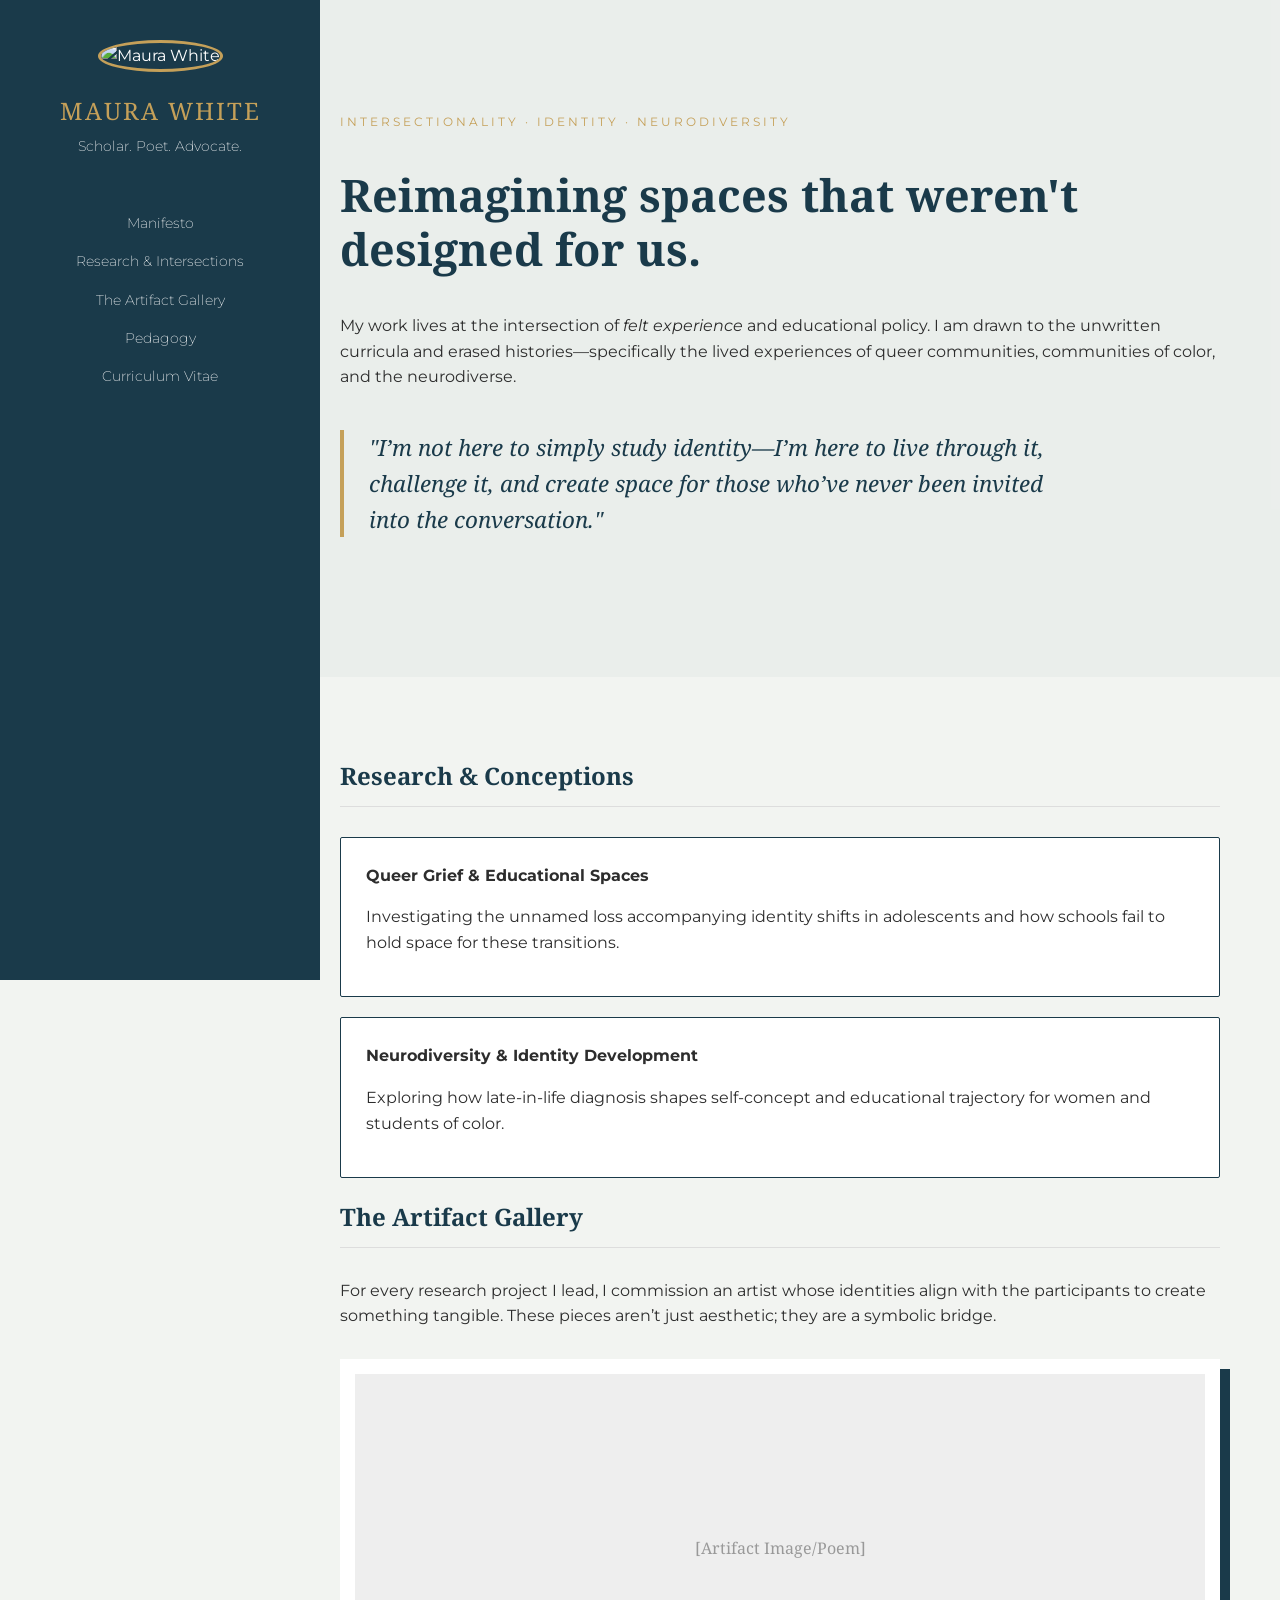
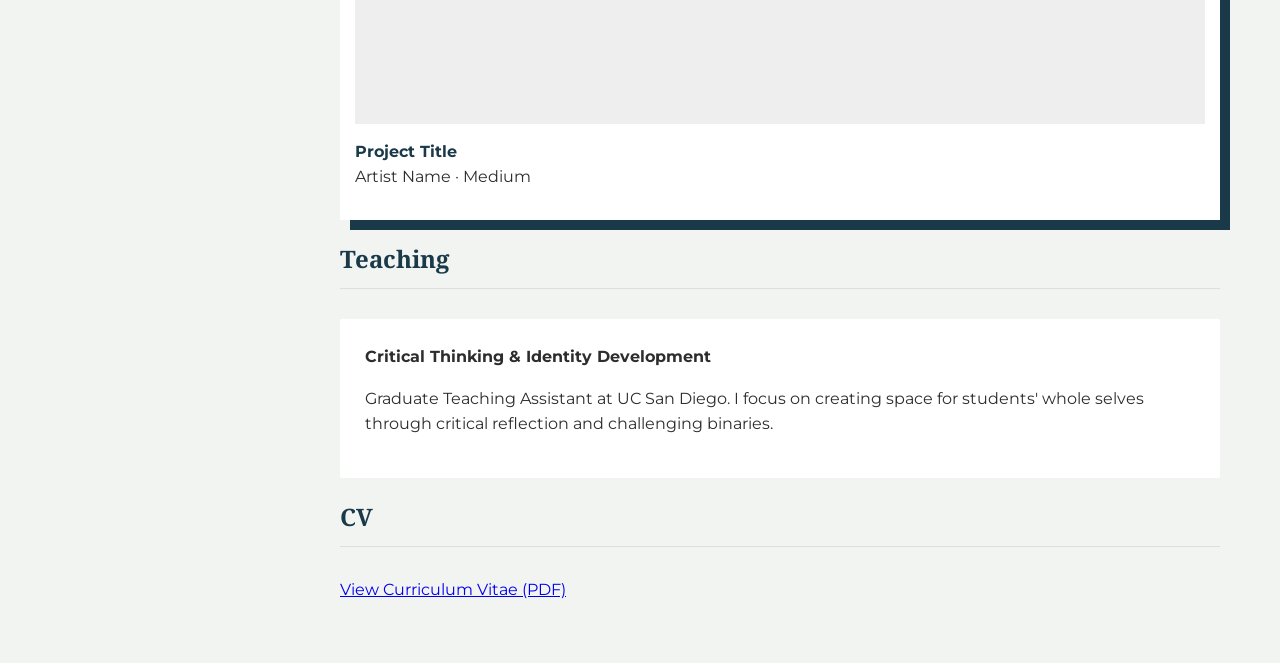
==== index.html @ 76f91984 "Add files via upload" ====
<!doctype html>
<html lang="en">
<head>
  <meta charset="utf-8" />
  <meta name="viewport" content="width=device-width, initial-scale=1" />
  <title>Maura White | Identity & Intersectionality</title>

  <link rel="preconnect" href="https://fonts.googleapis.com">
  <link rel="preconnect" href="https://fonts.gstatic.com" crossorigin>
  <link href="https://fonts.googleapis.com/css2?family=Montserrat:wght@200;400;700&family=Noto+Serif:ital,wght@0,400;0,700;1,400&display=swap" rel="stylesheet">
  
  <link rel="stylesheet" href="styles.css" />
</head>

<body>
  <div class="layout">
    <aside class="sidebar">
      <div class="profile">
        <div class="avatar-container">
            <img src="Headshot.JPEG" alt="Maura White" />
        </div>
        <div class="name">MAURA WHITE</div>
        <p class="tagline">Scholar. Poet. Advocate.</p>
      </div>

      <nav>
        <ul class="navlist">
          <li><a href="#manifesto">Manifesto</a></li>
          <li><a href="#research">Research & Intersections</a></li>
          <li><a href="#gallery">The Artifact Gallery</a></li>
          <li><a href="#teaching">Pedagogy</a></li>
          <li><a href="#cv">Curriculum Vitae</a></li>
        </ul>
      </nav>
    </aside>

    <main>
      <section id="manifesto" class="hero">
        <div class="hero-inner">
          <p class="eyebrow">Intersectionality · Identity · Neurodiversity</p>
          <h1>Reimagining spaces that weren't designed for us.</h1>
          <p class="hero-text">
            My work lives at the intersection of <em>felt experience</em> and educational policy. I am drawn to the unwritten curricula and erased histories—specifically the lived experiences of queer communities, communities of color, and the neurodiverse. 
          </p>
          <blockquote class="poetic-quote">
            "I’m not here to simply study identity—I’m here to live through it, challenge it, and create space for those who’ve never been invited into the conversation."
          </blockquote>
        </div>
      </section>

      <div class="content">
        <section id="research" class="section">
          <h2 class="section-title">Research & Conceptions</h2>
          <div class="research-grid">
            <div class="card funky-border">
              <strong>Queer Grief & Educational Spaces</strong>
              <p>Investigating the unnamed loss accompanying identity shifts in adolescents and how schools fail to hold space for these transitions.</p>
            </div>
            <div class="card funky-border">
              <strong>Neurodiversity & Identity Development</strong>
              <p>Exploring how late-in-life diagnosis shapes self-concept and educational trajectory for women and students of color.</p>
            </div>
          </div>
        </section>

        <section id="gallery" class="section">
          <h2 class="section-title">The Artifact Gallery</h2>
          <p class="section-intro">For every research project I lead, I commission an artist whose identities align with the participants to create something tangible. These pieces aren’t just aesthetic; they are a symbolic bridge.</p>
          <div class="artifact-container">
            <div class="artifact-card">
               <div class="artifact-img-placeholder"> [Artifact Image/Poem] </div>
               <div class="artifact-meta">
                 <strong>Project Title</strong>
                 <span>Artist Name · Medium</span>
               </div>
            </div>
          </div>
        </section>

        <section id="teaching" class="section">
          <h2 class="section-title">Teaching</h2>
          <div class="card">
            <strong>Critical Thinking & Identity Development</strong>
            <p>Graduate Teaching Assistant at UC San Diego. I focus on creating space for students' whole selves through critical reflection and challenging binaries.</p>
          </div>
        </section>

        <section id="cv" class="section">
          <h2 class="section-title">CV</h2>
          <div class="cv-links">
            <a href="MauraWhite-CV03_23_2026.pdf" target="_blank">View Curriculum Vitae (PDF)</a>
          </div>
        </section>
      </div>
    </main>
  </div>
</body>
</html>
---- styles.css ----
:root {
  --sage-bg: #f2f4f1; 
  --academic-blue: #1a3a4a; 
  --chic-gold: #c5a059; 
  --text-main: #2d2d2d;
  --white: #ffffff;
  
  --title-font: 'Noto Serif', serif;
  --body-font: 'Montserrat', sans-serif;
}

body {
  background: var(--sage-bg);
  color: var(--text-main);
  font-family: var(--body-font);
  margin: 0;
  line-height: 1.6;
}

.layout {
  display: flex;
}

.sidebar {
  background: var(--academic-blue);
  color: var(--white);
  padding: 40px 20px;
  position: fixed;
  width: 280px;
  height: 100vh;
  display: flex;
  flex-direction: column;
  align-items: center;
  text-align: center;
}

.avatar-container img {
  width: 150px;
  height: 150px;
  border-radius: 50%;
  border: 3px solid var(--chic-gold);
  margin-bottom: 20px;
  object-fit: cover;
}

.name {
  font-family: var(--title-font);
  letter-spacing: 2px;
  font-size: 1.5rem;
  color: var(--chic-gold);
  text-transform: uppercase;
}

.tagline {
  font-weight: 200;
  font-size: 0.9rem;
  margin-top: 5px;
}

.navlist {
  list-style: none;
  padding: 0;
  margin-top: 40px;
}

.navlist a {
  color: var(--white);
  text-decoration: none;
  font-weight: 200;
  display: block;
  margin: 15px 0;
  transition: 0.3s;
  font-size: 0.9rem;
}

.navlist a:hover {
  color: var(--chic-gold);
  transform: translateX(5px);
}

main {
  margin-left: 280px;
  width: 100%;
}

.hero {
  padding: 100px 60px;
  background: rgba(26, 58, 74, 0.03);
}

.eyebrow {
  text-transform: uppercase;
  letter-spacing: 3px;
  font-size: 0.75rem;
  color: var(--chic-gold);
  margin-bottom: 10px;
}

h1 {
  font-family: var(--title-font);
  font-size: 2.8rem;
  color: var(--academic-blue);
  max-width: 800px;
  line-height: 1.2;
}

.poetic-quote {
  font-family: var(--title-font);
  font-style: italic;
  font-size: 1.4rem;
  border-left: 4px solid var(--chic-gold);
  padding-left: 25px;
  margin: 40px 0;
  color: var(--academic-blue);
  max-width: 700px;
}

.content {
  padding: 60px;
  max-width: 900px;
}

.section-title {
  font-family: var(--title-font);
  color: var(--academic-blue);
  border-bottom: 1px solid #ddd;
  padding-bottom: 10px;
  margin-bottom: 30px;
}

.card {
  background: var(--white);
  padding: 25px;
  margin-bottom: 20px;
  border-radius: 2px;
}

.funky-border {
  border: 1px solid var(--academic-blue);
  transition: all 0.3s ease;
}

.funky-border:hover {
  background: var(--academic-blue);
  color: var(--white);
  transform: translateY(-5px);
}

.artifact-card {
  background: var(--white);
  padding: 15px;
  box-shadow: 10px 10px 0px var(--academic-blue);
  margin-top: 30px;
}

.artifact-img-placeholder {
  background: #eee;
  height: 350px;
  display: flex;
  align-items: center;
  justify-content: center;
  font-family: var(--title-font);
  color: #999;
}

.artifact-meta {
  padding: 15px 0;
}

.artifact-meta strong { display: block; color: var(--academic-blue); }

@media (max-width: 860px) {
  .layout { flex-direction: column; }
  .sidebar { position: relative; width: 100%; height: auto; padding: 40px 0; }
  main { margin-left: 0; }
  .hero, .content { padding: 40px 20px; }
}
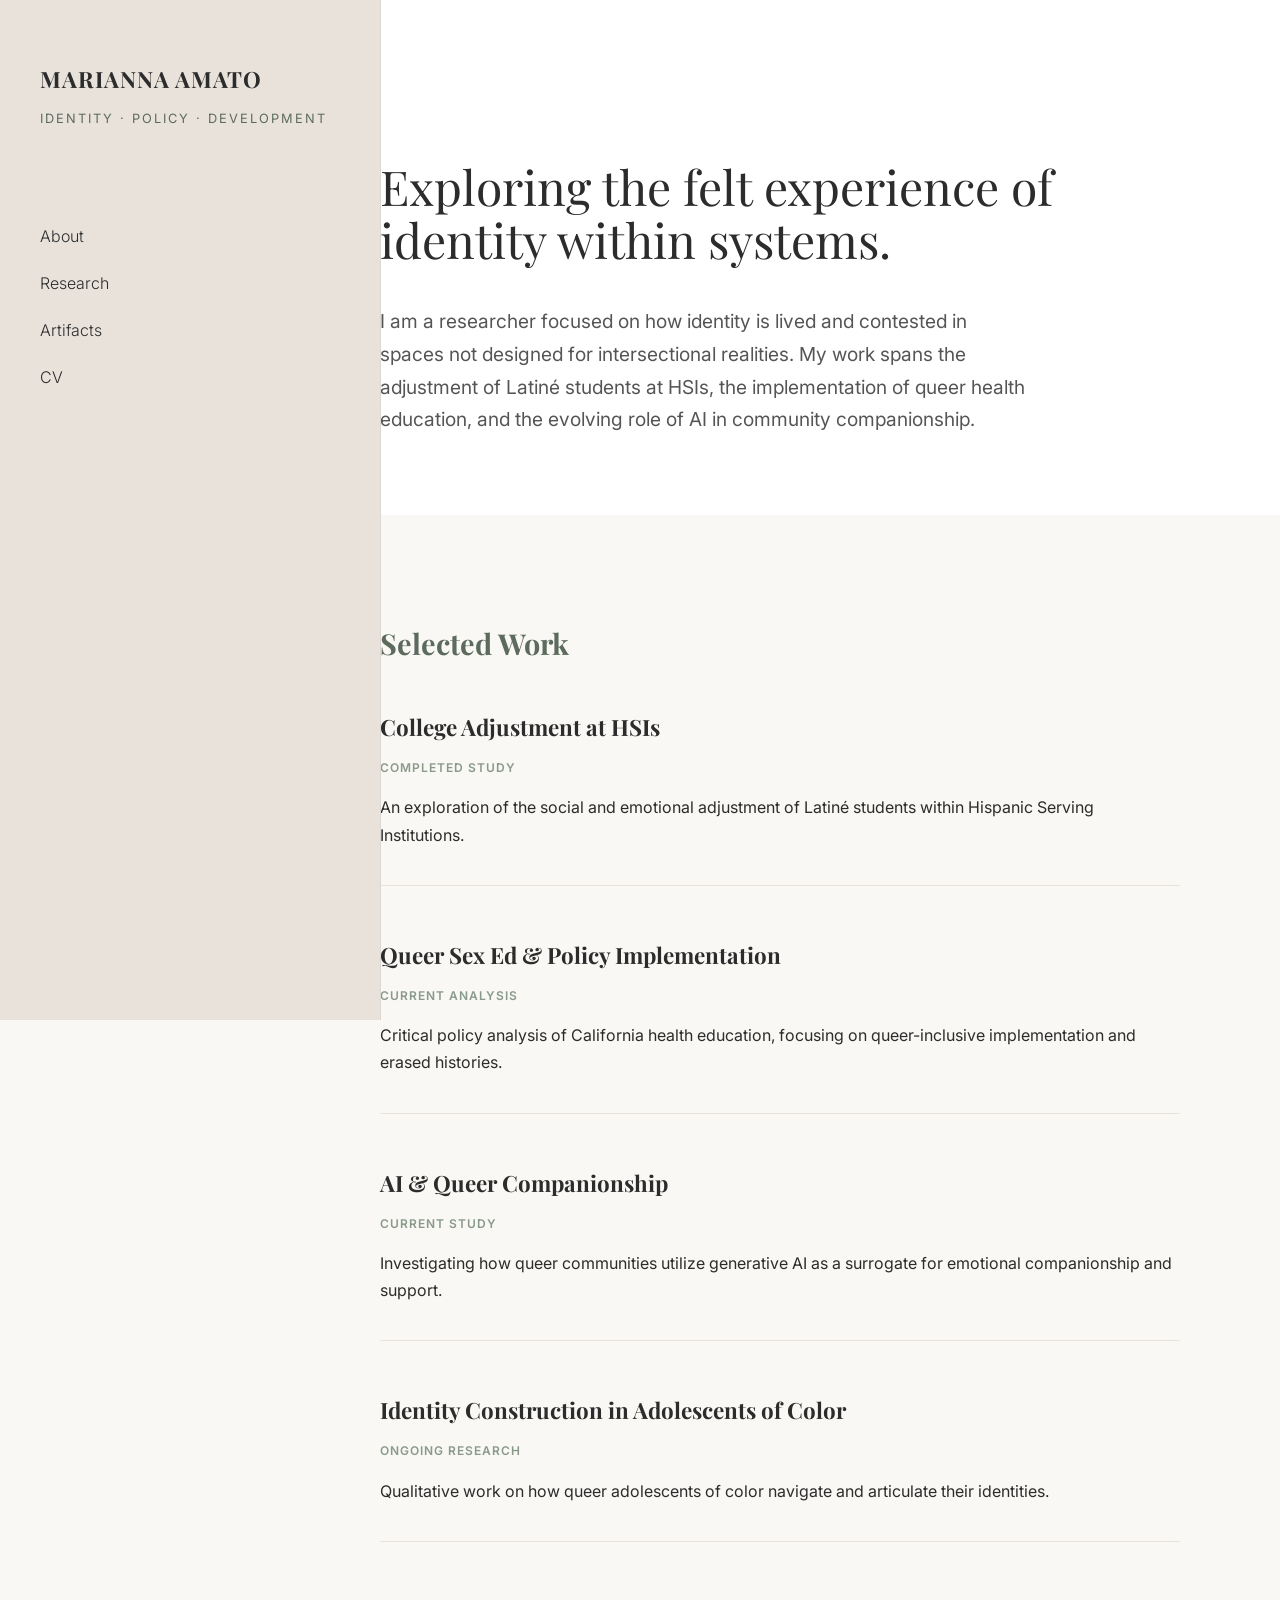
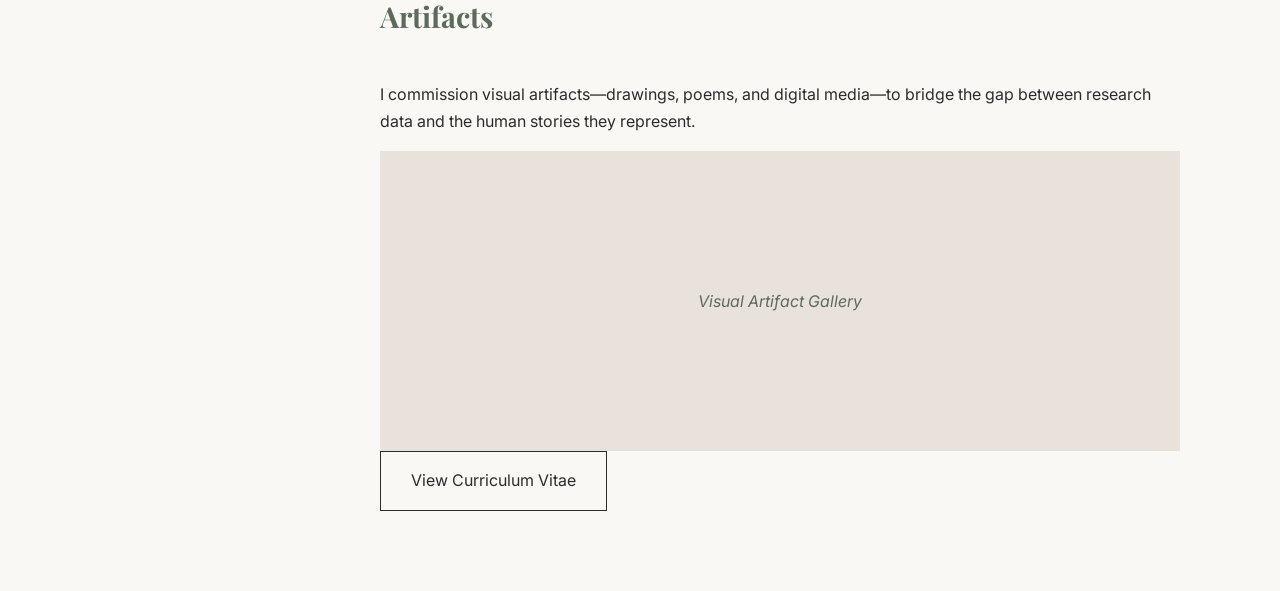
==== commit 2cb84fd8: "Add files via upload" ====
--- a/index.html
+++ b/index.html
@@ -3,12 +3,11 @@
 <head>
   <meta charset="utf-8" />
   <meta name="viewport" content="width=device-width, initial-scale=1" />
-  <title>Maura White | Identity & Intersectionality</title>
+  <title>Marianna Amato | Research & Praxis</title>
 
   <link rel="preconnect" href="https://fonts.googleapis.com">
   <link rel="preconnect" href="https://fonts.gstatic.com" crossorigin>
-  <link href="https://fonts.googleapis.com/css2?family=Montserrat:wght@200;400;700&family=Noto+Serif:ital,wght@0,400;0,700;1,400&display=swap" rel="stylesheet">
-  
+  <link href="https://fonts.googleapis.com/css2?family=Inter:wght@300;400;600&family=Playfair+Display:ital,wght@0,400;0,700;1,400&display=swap" rel="stylesheet">
   <link rel="stylesheet" href="styles.css" />
 </head>
 
@@ -16,80 +15,67 @@
   <div class="layout">
     <aside class="sidebar">
       <div class="profile">
-        <div class="avatar-container">
-            <img src="Headshot.JPEG" alt="Maura White" />
-        </div>
-        <div class="name">MAURA WHITE</div>
-        <p class="tagline">Scholar. Poet. Advocate.</p>
+        <div class="name">MARIANNA AMATO</div>
+        <p class="tagline">Identity · Policy · Development</p>
       </div>
 
       <nav>
         <ul class="navlist">
-          <li><a href="#manifesto">Manifesto</a></li>
-          <li><a href="#research">Research & Intersections</a></li>
-          <li><a href="#gallery">The Artifact Gallery</a></li>
-          <li><a href="#teaching">Pedagogy</a></li>
-          <li><a href="#cv">Curriculum Vitae</a></li>
+          <li><a href="#about">About</a></li>
+          <li><a href="#research">Research</a></li>
+          <li><a href="#artifacts">Artifacts</a></li>
+          <li><a href="#cv">CV</a></li>
         </ul>
       </nav>
     </aside>
 
     <main>
-      <section id="manifesto" class="hero">
-        <div class="hero-inner">
-          <p class="eyebrow">Intersectionality · Identity · Neurodiversity</p>
-          <h1>Reimagining spaces that weren't designed for us.</h1>
-          <p class="hero-text">
-            My work lives at the intersection of <em>felt experience</em> and educational policy. I am drawn to the unwritten curricula and erased histories—specifically the lived experiences of queer communities, communities of color, and the neurodiverse. 
-          </p>
-          <blockquote class="poetic-quote">
-            "I’m not here to simply study identity—I’m here to live through it, challenge it, and create space for those who’ve never been invited into the conversation."
-          </blockquote>
-        </div>
+      <section id="about" class="hero">
+        <h1>Exploring the felt experience of identity within systems.</h1>
+        <p class="bio-text">
+          I am a researcher focused on how identity is lived and contested in spaces not designed for intersectional realities. My work spans the adjustment of Latiné students at HSIs, the implementation of queer health education, and the evolving role of AI in community companionship.
+        </p>
       </section>
 
       <div class="content">
         <section id="research" class="section">
-          <h2 class="section-title">Research & Conceptions</h2>
-          <div class="research-grid">
-            <div class="card funky-border">
-              <strong>Queer Grief & Educational Spaces</strong>
-              <p>Investigating the unnamed loss accompanying identity shifts in adolescents and how schools fail to hold space for these transitions.</p>
-            </div>
-            <div class="card funky-border">
-              <strong>Neurodiversity & Identity Development</strong>
-              <p>Exploring how late-in-life diagnosis shapes self-concept and educational trajectory for women and students of color.</p>
-            </div>
+          <h2 class="section-title">Selected Work</h2>
+          
+          <div class="project">
+            <h3>College Adjustment at HSIs</h3>
+            <p class="project-meta">Completed Study</p>
+            <p>An exploration of the social and emotional adjustment of Latiné students within Hispanic Serving Institutions.</p>
+          </div>
+
+          <div class="project">
+            <h3>Queer Sex Ed & Policy Implementation</h3>
+            <p class="project-meta">Current Analysis</p>
+            <p>Critical policy analysis of California health education, focusing on queer-inclusive implementation and erased histories.</p>
+          </div>
+
+          <div class="project">
+            <h3>AI & Queer Companionship</h3>
+            <p class="project-meta">Current Study</p>
+            <p>Investigating how queer communities utilize generative AI as a surrogate for emotional companionship and support.</p>
+          </div>
+
+          <div class="project">
+            <h3>Identity Construction in Adolescents of Color</h3>
+            <p class="project-meta">Ongoing Research</p>
+            <p>Qualitative work on how queer adolescents of color navigate and articulate their identities.</p>
           </div>
         </section>
 
-        <section id="gallery" class="section">
-          <h2 class="section-title">The Artifact Gallery</h2>
-          <p class="section-intro">For every research project I lead, I commission an artist whose identities align with the participants to create something tangible. These pieces aren’t just aesthetic; they are a symbolic bridge.</p>
-          <div class="artifact-container">
-            <div class="artifact-card">
-               <div class="artifact-img-placeholder"> [Artifact Image/Poem] </div>
-               <div class="artifact-meta">
-                 <strong>Project Title</strong>
-                 <span>Artist Name · Medium</span>
-               </div>
-            </div>
-          </div>
-        </section>
-
-        <section id="teaching" class="section">
-          <h2 class="section-title">Teaching</h2>
-          <div class="card">
-            <strong>Critical Thinking & Identity Development</strong>
-            <p>Graduate Teaching Assistant at UC San Diego. I focus on creating space for students' whole selves through critical reflection and challenging binaries.</p>
+        <section id="artifacts" class="section">
+          <h2 class="section-title">Artifacts</h2>
+          <p>I commission visual artifacts—drawings, poems, and digital media—to bridge the gap between research data and the human stories they represent.</p>
+          <div class="gallery-grid">
+            <div class="artifact-placeholder">Visual Artifact Gallery</div>
           </div>
         </section>
 
         <section id="cv" class="section">
-          <h2 class="section-title">CV</h2>
-          <div class="cv-links">
-            <a href="MauraWhite-CV03_23_2026.pdf" target="_blank">View Curriculum Vitae (PDF)</a>
-          </div>
+          <a href="Marianna_Amato_CV.pdf" class="cv-button">View Curriculum Vitae</a>
         </section>
       </div>
     </main>
--- a/styles.css
+++ b/styles.css
@@ -1,177 +1,142 @@
 :root {
-  --sage-bg: #f2f4f1; 
-  --academic-blue: #1a3a4a; 
-  --chic-gold: #c5a059; 
-  --text-main: #2d2d2d;
-  --white: #ffffff;
+  --sage: #8a9a8a;
+  --cream: #f9f8f5;
+  --sand: #e8e2db;
+  --deep-text: #2c2c2c;
+  --accent: #5d6b5d;
   
-  --title-font: 'Noto Serif', serif;
-  --body-font: 'Montserrat', sans-serif;
+  --serif: 'Playfair Display', serif;
+  --sans: 'Inter', sans-serif;
 }
 
 body {
-  background: var(--sage-bg);
-  color: var(--text-main);
-  font-family: var(--body-font);
+  background: var(--cream);
+  color: var(--deep-text);
+  font-family: var(--sans);
   margin: 0;
-  line-height: 1.6;
+  line-height: 1.7;
 }
 
-.layout {
-  display: flex;
-}
+.layout { display: flex; }
 
 .sidebar {
-  background: var(--academic-blue);
-  color: var(--white);
-  padding: 40px 20px;
+  width: 300px;
+  height: 100vh;
   position: fixed;
-  width: 280px;
-  height: 100vh;
+  background: var(--sand);
+  padding: 60px 40px;
   display: flex;
   flex-direction: column;
-  align-items: center;
-  text-align: center;
-}
-
-.avatar-container img {
-  width: 150px;
-  height: 150px;
-  border-radius: 50%;
-  border: 3px solid var(--chic-gold);
-  margin-bottom: 20px;
-  object-fit: cover;
+  border-right: 1px solid rgba(0,0,0,0.05);
 }
 
 .name {
-  font-family: var(--title-font);
-  letter-spacing: 2px;
-  font-size: 1.5rem;
-  color: var(--chic-gold);
-  text-transform: uppercase;
+  font-family: var(--serif);
+  font-size: 1.4rem;
+  font-weight: 700;
+  letter-spacing: 1px;
 }
 
 .tagline {
-  font-weight: 200;
-  font-size: 0.9rem;
-  margin-top: 5px;
+  font-size: 0.8rem;
+  text-transform: uppercase;
+  letter-spacing: 2px;
+  color: var(--accent);
+  margin-top: 10px;
 }
 
 .navlist {
   list-style: none;
   padding: 0;
-  margin-top: 40px;
+  margin-top: 80px;
 }
 
+.navlist li { margin: 20px 0; }
+
 .navlist a {
-  color: var(--white);
   text-decoration: none;
-  font-weight: 200;
-  display: block;
-  margin: 15px 0;
-  transition: 0.3s;
-  font-size: 0.9rem;
+  color: var(--deep-text);
+  font-weight: 300;
+  transition: color 0.3s;
 }
 
-.navlist a:hover {
-  color: var(--chic-gold);
-  transform: translateX(5px);
-}
+.navlist a:hover { color: var(--sage); }
 
-main {
-  margin-left: 280px;
-  width: 100%;
-}
+main { margin-left: 300px; width: 100%; }
 
 .hero {
-  padding: 100px 60px;
-  background: rgba(26, 58, 74, 0.03);
-}
-
-.eyebrow {
-  text-transform: uppercase;
-  letter-spacing: 3px;
-  font-size: 0.75rem;
-  color: var(--chic-gold);
-  margin-bottom: 10px;
+  padding: 120px 80px 60px 80px;
+  background: white;
 }
 
 h1 {
-  font-family: var(--title-font);
-  font-size: 2.8rem;
-  color: var(--academic-blue);
+  font-family: var(--serif);
+  font-size: 3rem;
+  line-height: 1.1;
   max-width: 800px;
-  line-height: 1.2;
+  font-weight: 400;
 }
 
-.poetic-quote {
-  font-family: var(--title-font);
-  font-style: italic;
-  font-size: 1.4rem;
-  border-left: 4px solid var(--chic-gold);
-  padding-left: 25px;
-  margin: 40px 0;
-  color: var(--academic-blue);
-  max-width: 700px;
+.bio-text {
+  font-size: 1.2rem;
+  max-width: 650px;
+  margin-top: 30px;
+  color: #555;
 }
 
-.content {
-  padding: 60px;
-  max-width: 900px;
+.content { padding: 80px; max-width: 800px; }
+
+.section-title {
+  font-family: var(--serif);
+  font-size: 1.8rem;
+  margin-bottom: 40px;
+  color: var(--accent);
 }
 
-.section-title {
-  font-family: var(--title-font);
-  color: var(--academic-blue);
-  border-bottom: 1px solid #ddd;
-  padding-bottom: 10px;
-  margin-bottom: 30px;
+.project {
+  margin-bottom: 50px;
+  padding-bottom: 20px;
+  border-bottom: 1px solid var(--sand);
 }
 
-.card {
-  background: var(--white);
-  padding: 25px;
-  margin-bottom: 20px;
-  border-radius: 2px;
+.project h3 { font-family: var(--serif); font-size: 1.4rem; margin-bottom: 5px; }
+
+.project-meta {
+  font-size: 0.75rem;
+  text-transform: uppercase;
+  letter-spacing: 1px;
+  color: var(--sage);
+  font-weight: 600;
+  margin-bottom: 15px;
 }
 
-.funky-border {
-  border: 1px solid var(--academic-blue);
-  transition: all 0.3s ease;
-}
-
-.funky-border:hover {
-  background: var(--academic-blue);
-  color: var(--white);
-  transform: translateY(-5px);
-}
-
-.artifact-card {
-  background: var(--white);
-  padding: 15px;
-  box-shadow: 10px 10px 0px var(--academic-blue);
-  margin-top: 30px;
-}
-
-.artifact-img-placeholder {
-  background: #eee;
-  height: 350px;
+.artifact-placeholder {
+  background: var(--sand);
+  height: 300px;
   display: flex;
   align-items: center;
   justify-content: center;
-  font-family: var(--title-font);
-  color: #999;
+  font-style: italic;
+  color: var(--accent);
 }
 
-.artifact-meta {
-  padding: 15px 0;
+.cv-button {
+  display: inline-block;
+  padding: 15px 30px;
+  border: 1px solid var(--deep-text);
+  text-decoration: none;
+  color: var(--deep-text);
+  transition: all 0.3s;
 }
 
-.artifact-meta strong { display: block; color: var(--academic-blue); }
+.cv-button:hover {
+  background: var(--deep-text);
+  color: white;
+}
 
-@media (max-width: 860px) {
+@media (max-width: 900px) {
   .layout { flex-direction: column; }
-  .sidebar { position: relative; width: 100%; height: auto; padding: 40px 0; }
+  .sidebar { position: relative; width: 100%; height: auto; }
   main { margin-left: 0; }
-  .hero, .content { padding: 40px 20px; }
+  h1 { font-size: 2.2rem; }
 }
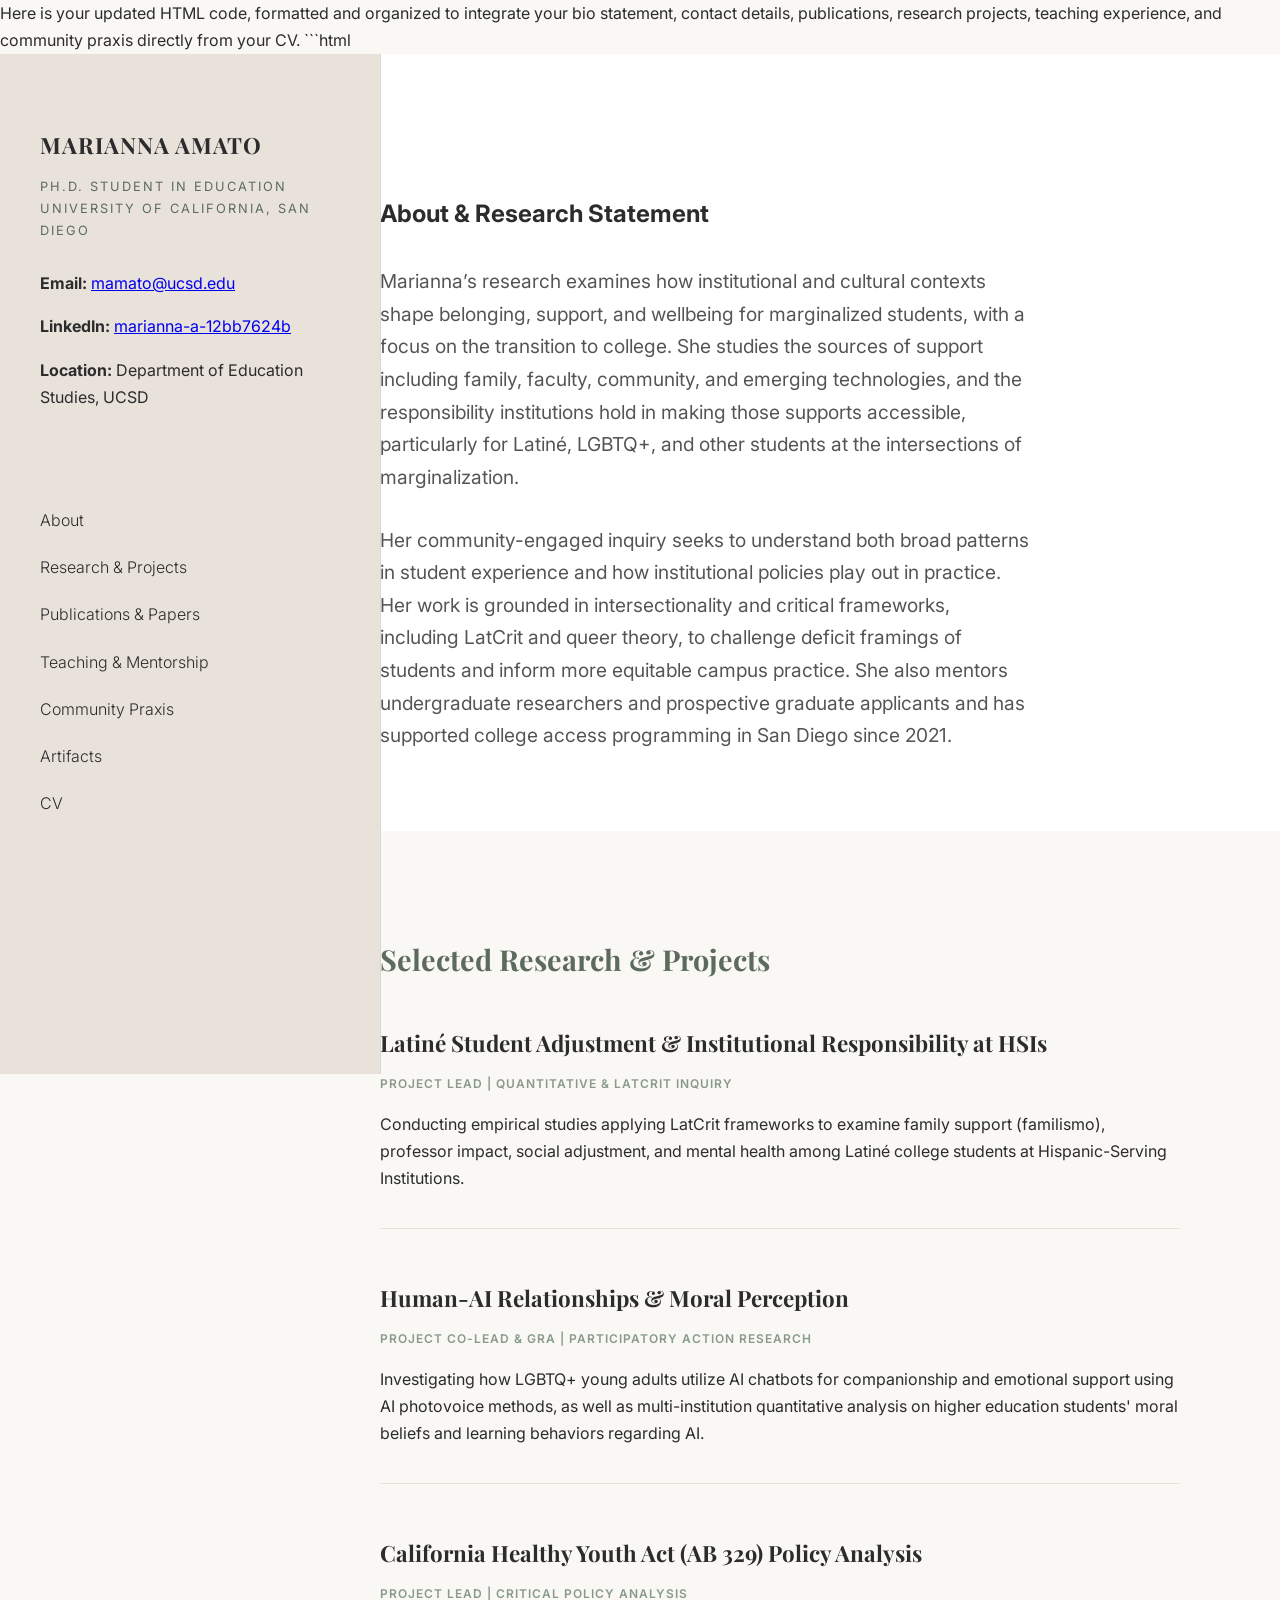
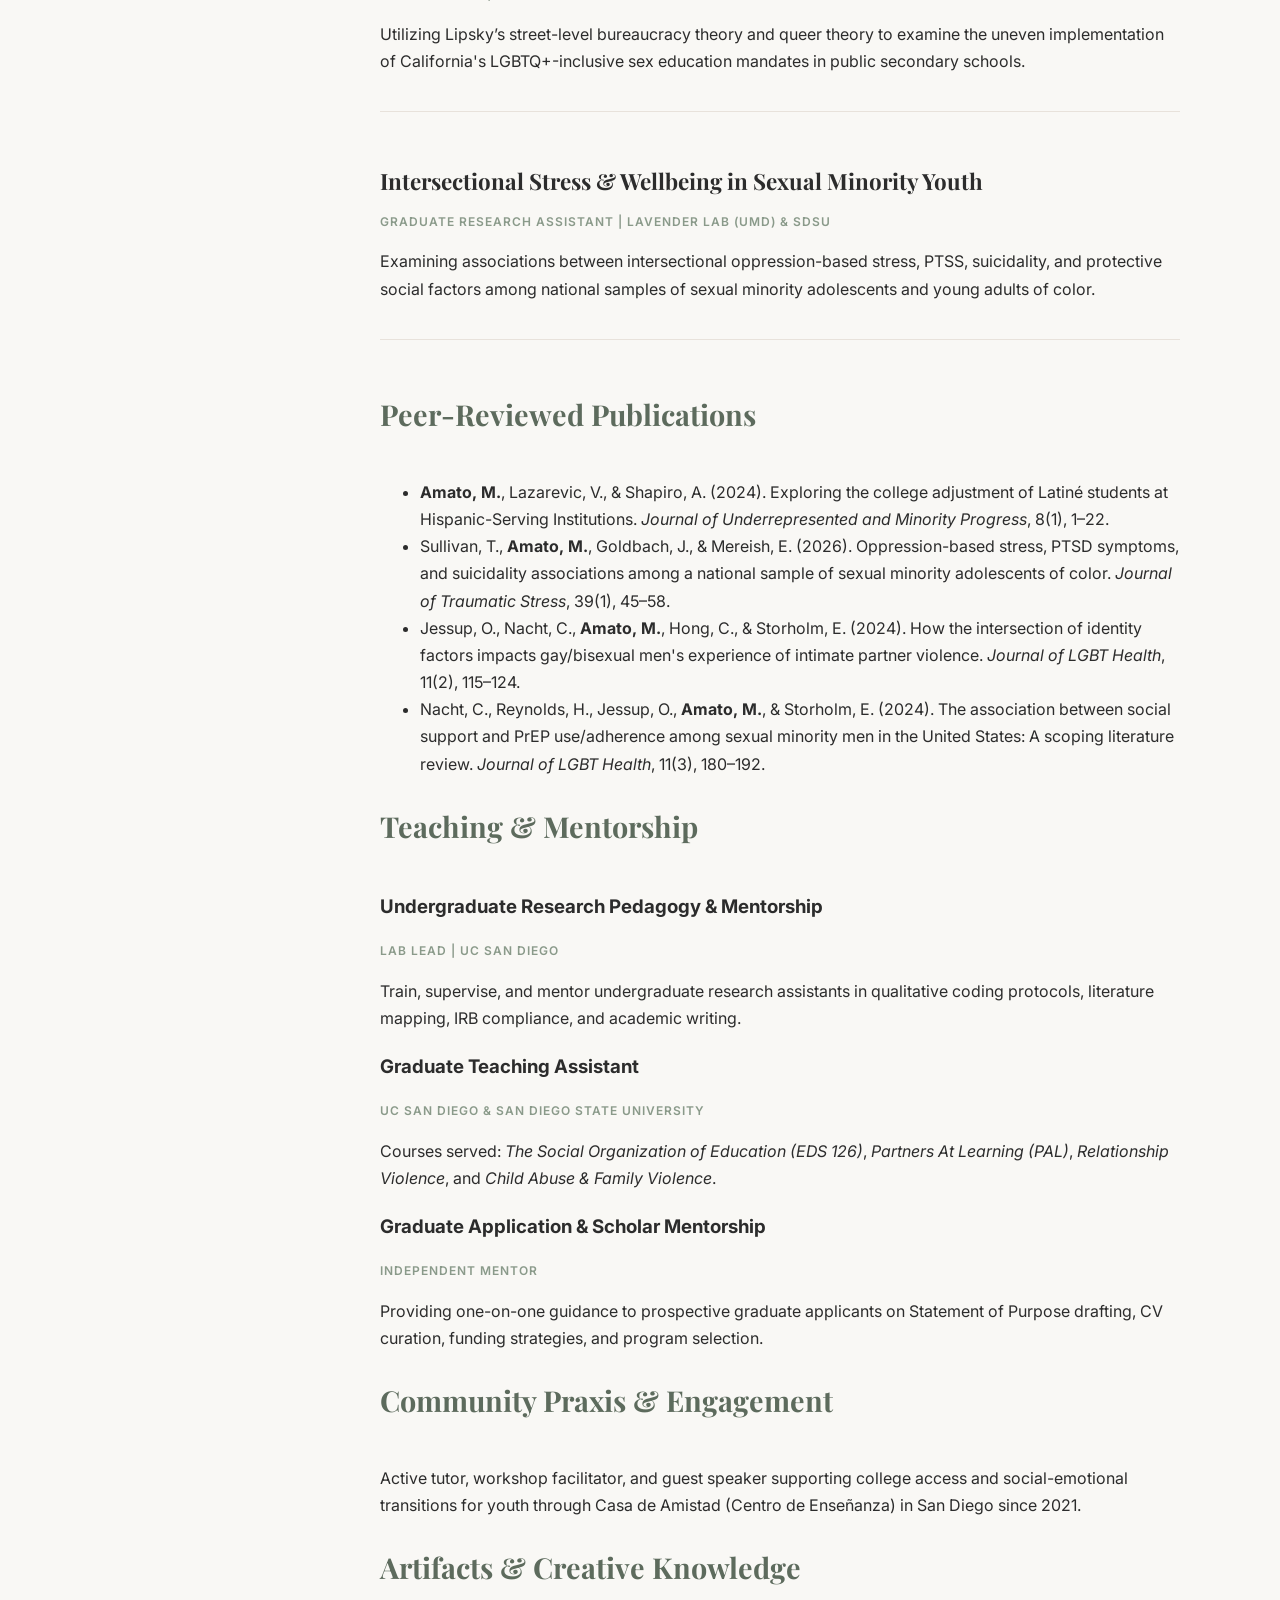
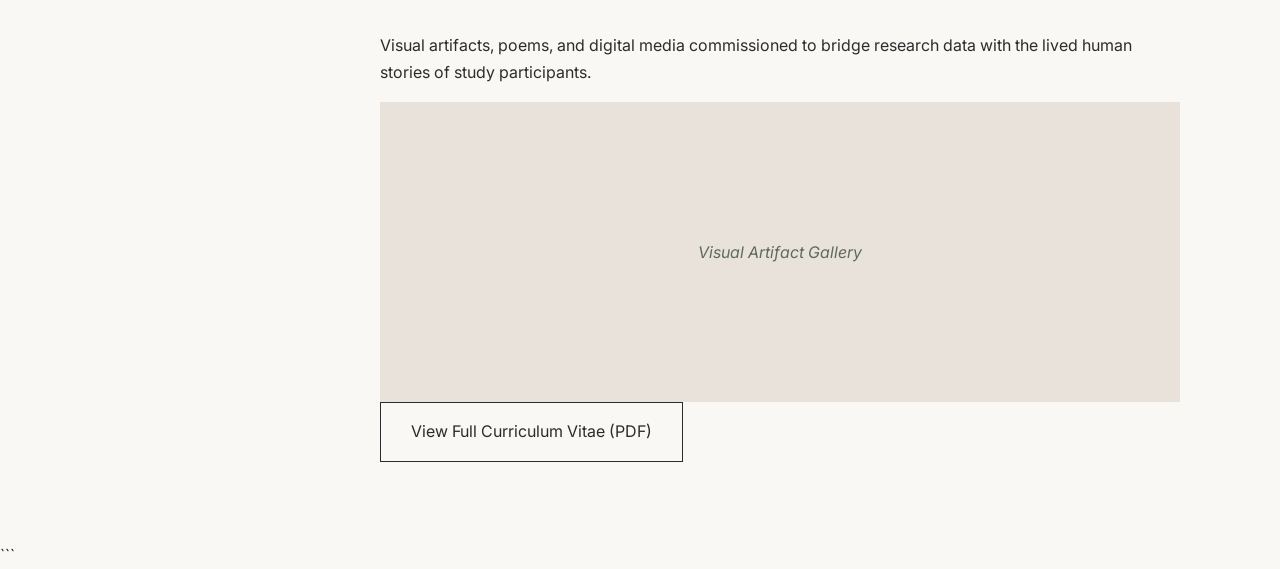
==== commit 1ed5e597: "Update index.html" ====
--- a/index.html
+++ b/index.html
@@ -1,13 +1,16 @@
+Here is your updated HTML code, formatted and organized to integrate your bio statement, contact details, publications, research projects, teaching experience, and community praxis directly from your CV.
+
+```html
 <!doctype html>
 <html lang="en">
 <head>
   <meta charset="utf-8" />
   <meta name="viewport" content="width=device-width, initial-scale=1" />
-  <title>Marianna Amato | Research & Praxis</title>
+  <title>Marianna Amato | Ph.D. Student | UC San Diego</title>
 
   <link rel="preconnect" href="https://fonts.googleapis.com">
   <link rel="preconnect" href="https://fonts.gstatic.com" crossorigin>
-  <link href="https://fonts.googleapis.com/css2?family=Inter:wght@300;400;600&family=Playfair+Display:ital,wght@0,400;0,700;1,400&display=swap" rel="stylesheet">
+  <link href="https://fonts.googleapis.com/css2?family=Inter:wght@300;400;500;600;700&family=Playfair+Display:ital,wght@0,400;0,700;1,400&display=swap" rel="stylesheet">
   <link rel="stylesheet" href="styles.css" />
 </head>
 
@@ -15,14 +18,23 @@
   <div class="layout">
     <aside class="sidebar">
       <div class="profile">
-        <div class="name">MARIANNA AMATO</div>
-        <p class="tagline">Identity · Policy · Development</p>
+        <h1 class="name">MARIANNA AMATO</h1>
+        <p class="tagline">Ph.D. Student in Education<br>University of California, San Diego</p>
+      </div>
+
+      <div class="sidebar-contact">
+        <p><strong>Email:</strong> <a href="mailto:mamato@ucsd.edu">mamato@ucsd.edu</a></p>
+        <p><strong>LinkedIn:</strong> <a href="https://www.linkedin.com/in/marianna-a-12bb7624b/" target="_blank" rel="noopener">marianna-a-12bb7624b</a></p>
+        <p><strong>Location:</strong> Department of Education Studies, UCSD</p>
       </div>
 
       <nav>
         <ul class="navlist">
           <li><a href="#about">About</a></li>
-          <li><a href="#research">Research</a></li>
+          <li><a href="#research">Research & Projects</a></li>
+          <li><a href="#publications">Publications & Papers</a></li>
+          <li><a href="#teaching">Teaching & Mentorship</a></li>
+          <li><a href="#community">Community Praxis</a></li>
           <li><a href="#artifacts">Artifacts</a></li>
           <li><a href="#cv">CV</a></li>
         </ul>
@@ -30,55 +42,111 @@
     </aside>
 
     <main>
+      <!-- Hero / About Section -->
       <section id="about" class="hero">
-        <h1>Exploring the felt experience of identity within systems.</h1>
+        <h2>About & Research Statement</h2>
         <p class="bio-text">
-          I am a researcher focused on how identity is lived and contested in spaces not designed for intersectional realities. My work spans the adjustment of Latiné students at HSIs, the implementation of queer health education, and the evolving role of AI in community companionship.
+          Marianna’s research examines how institutional and cultural contexts shape belonging, support, and wellbeing for marginalized students, with a focus on the transition to college. She studies the sources of support including family, faculty, community, and emerging technologies, and the responsibility institutions hold in making those supports accessible, particularly for Latiné, LGBTQ+, and other students at the intersections of marginalization.
+        </p>
+        <p class="bio-text">
+          Her community-engaged inquiry seeks to understand both broad patterns in student experience and how institutional policies play out in practice. Her work is grounded in intersectionality and critical frameworks, including LatCrit and queer theory, to challenge deficit framings of students and inform more equitable campus practice. She also mentors undergraduate researchers and prospective graduate applicants and has supported college access programming in San Diego since 2021.
         </p>
       </section>
 
       <div class="content">
+        <!-- Research Section -->
         <section id="research" class="section">
-          <h2 class="section-title">Selected Work</h2>
+          <h2 class="section-title">Selected Research & Projects</h2>
           
           <div class="project">
-            <h3>College Adjustment at HSIs</h3>
-            <p class="project-meta">Completed Study</p>
-            <p>An exploration of the social and emotional adjustment of Latiné students within Hispanic Serving Institutions.</p>
+            <h3>Latiné Student Adjustment & Institutional Responsibility at HSIs</h3>
+            <p class="project-meta">Project Lead | Quantitative & LatCrit Inquiry</p>
+            <p>Conducting empirical studies applying LatCrit frameworks to examine family support (familismo), professor impact, social adjustment, and mental health among Latiné college students at Hispanic-Serving Institutions.</p>
           </div>
 
           <div class="project">
-            <h3>Queer Sex Ed & Policy Implementation</h3>
-            <p class="project-meta">Current Analysis</p>
-            <p>Critical policy analysis of California health education, focusing on queer-inclusive implementation and erased histories.</p>
+            <h3>Human-AI Relationships & Moral Perception</h3>
+            <p class="project-meta">Project Co-Lead & GRA | Participatory Action Research</p>
+            <p>Investigating how LGBTQ+ young adults utilize AI chatbots for companionship and emotional support using AI photovoice methods, as well as multi-institution quantitative analysis on higher education students' moral beliefs and learning behaviors regarding AI.</p>
           </div>
 
           <div class="project">
-            <h3>AI & Queer Companionship</h3>
-            <p class="project-meta">Current Study</p>
-            <p>Investigating how queer communities utilize generative AI as a surrogate for emotional companionship and support.</p>
+            <h3>California Healthy Youth Act (AB 329) Policy Analysis</h3>
+            <p class="project-meta">Project Lead | Critical Policy Analysis</p>
+            <p>Utilizing Lipsky’s street-level bureaucracy theory and queer theory to examine the uneven implementation of California's LGBTQ+-inclusive sex education mandates in public secondary schools.</p>
           </div>
 
           <div class="project">
-            <h3>Identity Construction in Adolescents of Color</h3>
-            <p class="project-meta">Ongoing Research</p>
-            <p>Qualitative work on how queer adolescents of color navigate and articulate their identities.</p>
+            <h3>Intersectional Stress & Wellbeing in Sexual Minority Youth</h3>
+            <p class="project-meta">Graduate Research Assistant | Lavender Lab (UMD) & SDSU</p>
+            <p>Examining associations between intersectional oppression-based stress, PTSS, suicidality, and protective social factors among national samples of sexual minority adolescents and young adults of color.</p>
           </div>
         </section>
 
+        <!-- Publications Section -->
+        <section id="publications" class="section">
+          <h2 class="section-title">Peer-Reviewed Publications</h2>
+          <ul class="pub-list">
+            <li>
+              <strong>Amato, M.</strong>, Lazarevic, V., & Shapiro, A. (2024). Exploring the college adjustment of Latiné students at Hispanic-Serving Institutions. <em>Journal of Underrepresented and Minority Progress</em>, 8(1), 1–22.
+            </li>
+            <li>
+              Sullivan, T., <strong>Amato, M.</strong>, Goldbach, J., & Mereish, E. (2026). Oppression-based stress, PTSD symptoms, and suicidality associations among a national sample of sexual minority adolescents of color. <em>Journal of Traumatic Stress</em>, 39(1), 45–58.
+            </li>
+            <li>
+              Jessup, O., Nacht, C., <strong>Amato, M.</strong>, Hong, C., & Storholm, E. (2024). How the intersection of identity factors impacts gay/bisexual men's experience of intimate partner violence. <em>Journal of LGBT Health</em>, 11(2), 115–124.
+            </li>
+            <li>
+              Nacht, C., Reynolds, H., Jessup, O., <strong>Amato, M.</strong>, & Storholm, E. (2024). The association between social support and PrEP use/adherence among sexual minority men in the United States: A scoping literature review. <em>Journal of LGBT Health</em>, 11(3), 180–192.
+            </li>
+          </ul>
+        </section>
+
+        <!-- Teaching & Mentorship Section -->
+        <section id="teaching" class="section">
+          <h2 class="section-title">Teaching & Mentorship</h2>
+          <div class="experience-item">
+            <h3>Undergraduate Research Pedagogy & Mentorship</h3>
+            <p class="project-meta">Lab Lead | UC San Diego</p>
+            <p>Train, supervise, and mentor undergraduate research assistants in qualitative coding protocols, literature mapping, IRB compliance, and academic writing.</p>
+          </div>
+          <div class="experience-item">
+            <h3>Graduate Teaching Assistant</h3>
+            <p class="project-meta">UC San Diego & San Diego State University</p>
+            <p>Courses served: <em>The Social Organization of Education (EDS 126)</em>, <em>Partners At Learning (PAL)</em>, <em>Relationship Violence</em>, and <em>Child Abuse & Family Violence</em>.</p>
+          </div>
+          <div class="experience-item">
+            <h3>Graduate Application & Scholar Mentorship</h3>
+            <p class="project-meta">Independent Mentor</p>
+            <p>Providing one-on-one guidance to prospective graduate applicants on Statement of Purpose drafting, CV curation, funding strategies, and program selection.</p>
+          </div>
+        </section>
+
+        <!-- Community Praxis Section -->
+        <section id="community" class="section">
+          <h2 class="section-title">Community Praxis & Engagement</h2>
+          <p>
+            Active tutor, workshop facilitator, and guest speaker supporting college access and social-emotional transitions for youth through Casa de Amistad (Centro de Enseñanza) in San Diego since 2021.
+          </p>
+        </section>
+
+        <!-- Artifacts Section -->
         <section id="artifacts" class="section">
-          <h2 class="section-title">Artifacts</h2>
-          <p>I commission visual artifacts—drawings, poems, and digital media—to bridge the gap between research data and the human stories they represent.</p>
+          <h2 class="section-title">Artifacts & Creative Knowledge</h2>
+          <p>Visual artifacts, poems, and digital media commissioned to bridge research data with the lived human stories of study participants.</p>
           <div class="gallery-grid">
             <div class="artifact-placeholder">Visual Artifact Gallery</div>
           </div>
         </section>
 
+        <!-- CV Section -->
         <section id="cv" class="section">
-          <a href="Marianna_Amato_CV.pdf" class="cv-button">View Curriculum Vitae</a>
+          <a href="Marianna_Amato_CV.pdf" target="_blank" class="cv-button">View Full Curriculum Vitae (PDF)</a>
         </section>
       </div>
     </main>
   </div>
 </body>
-</html>+</html>
+
+```
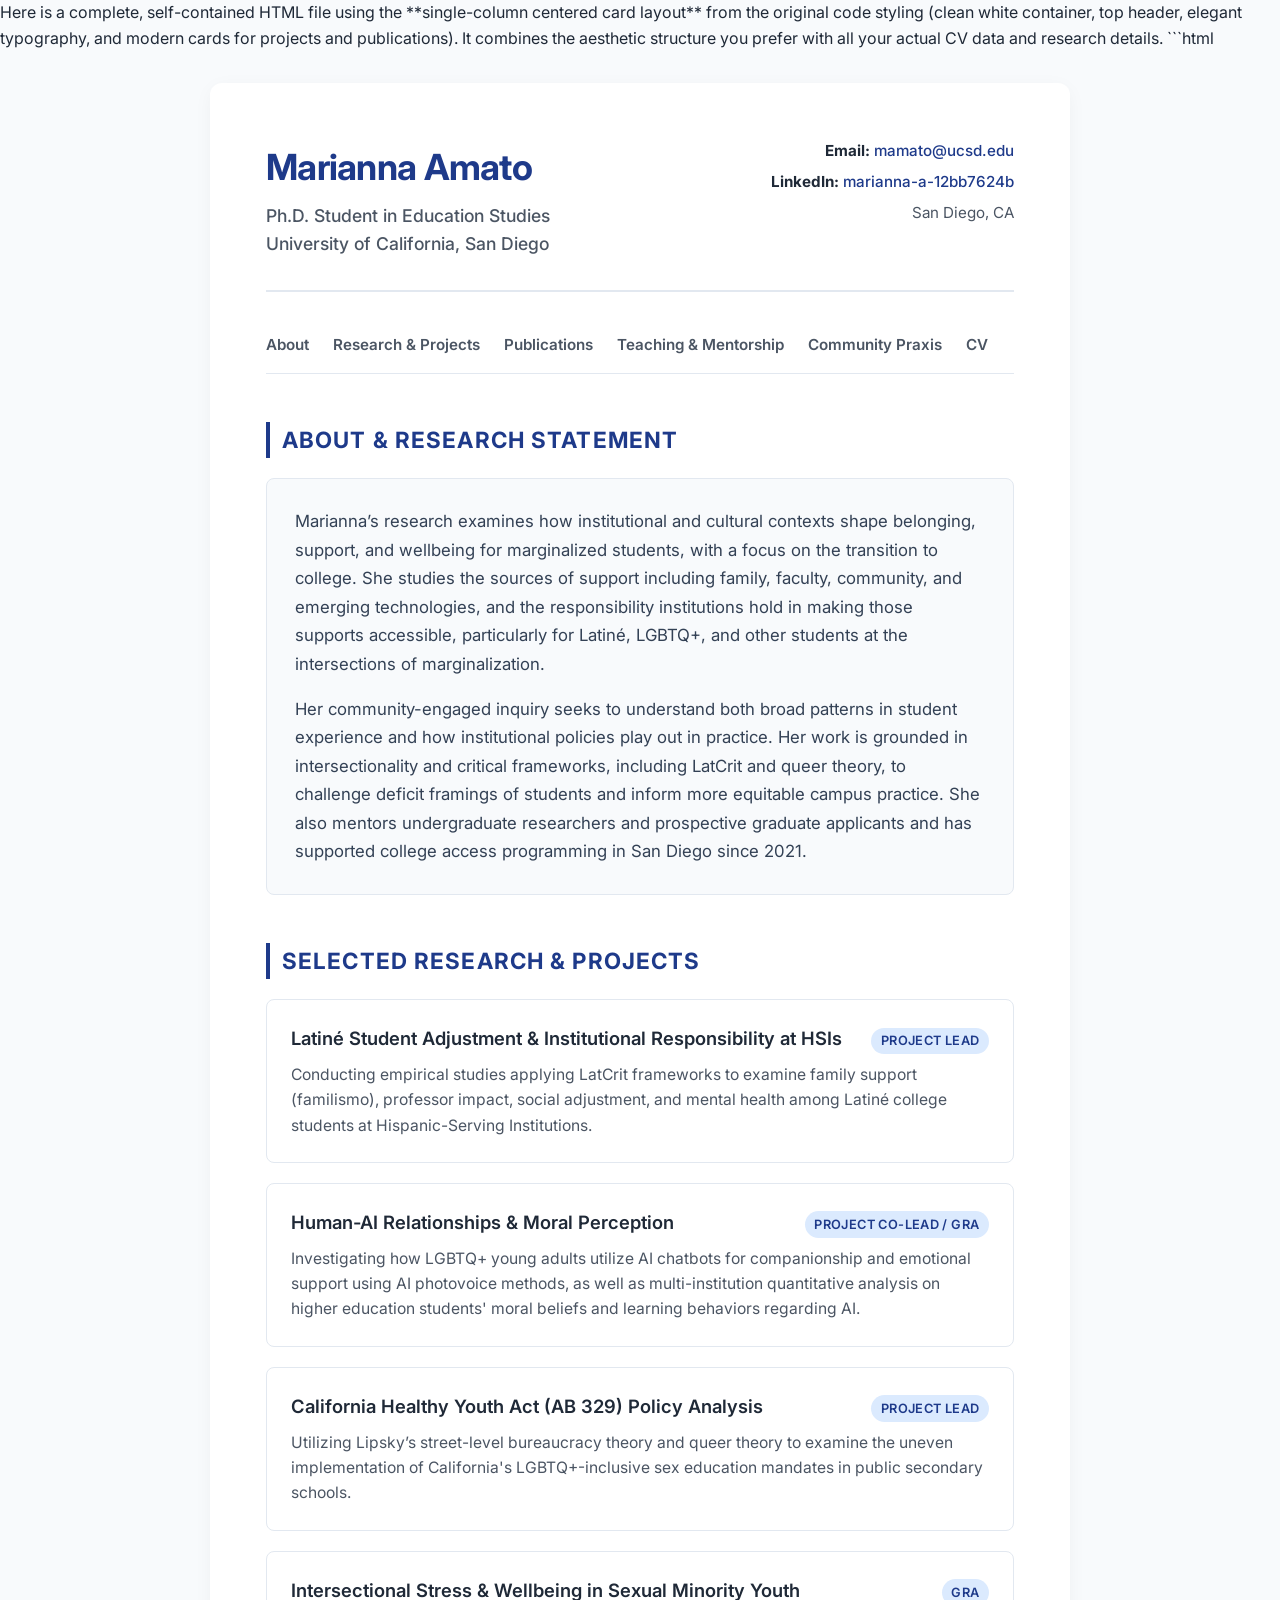
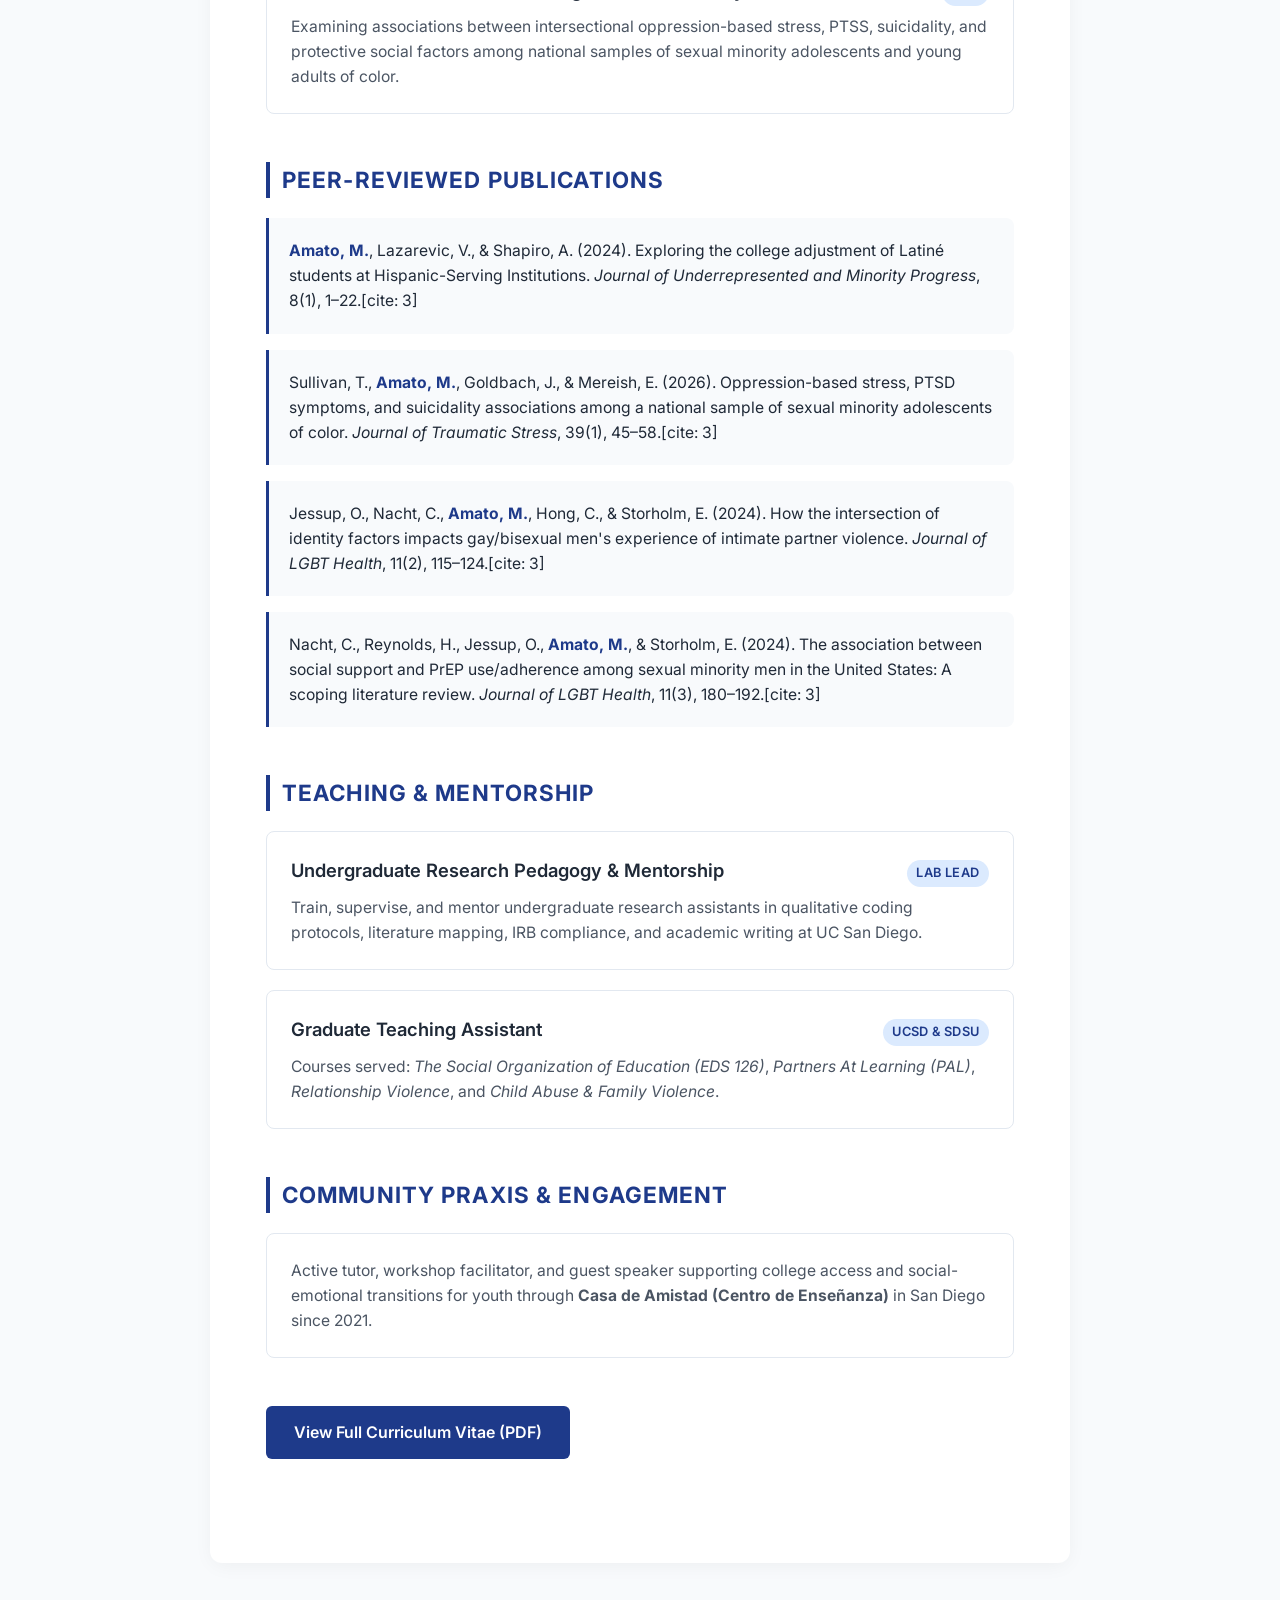
==== commit 3cfef032: "Update index.html" ====
--- a/index.html
+++ b/index.html
@@ -1,151 +1,393 @@
-Here is your updated HTML code, formatted and organized to integrate your bio statement, contact details, publications, research projects, teaching experience, and community praxis directly from your CV.
+Here is a complete, self-contained HTML file using the **single-column centered card layout** from the original code styling (clean white container, top header, elegant typography, and modern cards for projects and publications). It combines the aesthetic structure you prefer with all your actual CV data and research details.
 
 ```html
-<!doctype html>
+<!DOCTYPE html>
 <html lang="en">
 <head>
-  <meta charset="utf-8" />
-  <meta name="viewport" content="width=device-width, initial-scale=1" />
-  <title>Marianna Amato | Ph.D. Student | UC San Diego</title>
-
-  <link rel="preconnect" href="https://fonts.googleapis.com">
-  <link rel="preconnect" href="https://fonts.gstatic.com" crossorigin>
-  <link href="https://fonts.googleapis.com/css2?family=Inter:wght@300;400;500;600;700&family=Playfair+Display:ital,wght@0,400;0,700;1,400&display=swap" rel="stylesheet">
-  <link rel="stylesheet" href="styles.css" />
+    <meta charset="UTF-8">
+    <meta name="viewport" content="width=device-width, initial-scale=1.0">
+    <title>Marianna Amato | Ph.D. Student, Education | UCSD</title>
+    <!-- Google Fonts -->
+    <link href="https://fonts.googleapis.com/css2?family=Inter:wght@300;400;500;600;700&display=swap" rel="stylesheet">
+    <style>
+        :root {
+            --primary: #1e3a8a; /* Deep academic navy */
+            --primary-hover: #1d4ed8;
+            --text-dark: #1f2937;
+            --text-muted: #4b5563;
+            --bg-light: #f8fafc;
+            --card-bg: #ffffff;
+            --border: #e2e8f0;
+            --accent-bg: #f1f5f9;
+        }
+
+        * {
+            box-sizing: border-box;
+            margin: 0;
+            padding: 0;
+        }
+
+        body {
+            font-family: 'Inter', sans-serif;
+            color: var(--text-dark);
+            background-color: var(--bg-light);
+            line-height: 1.6;
+        }
+
+        .container {
+            max-width: 860px;
+            margin: 2rem auto;
+            padding: 3.5rem;
+            background: #ffffff;
+            border-radius: 12px;
+            box-shadow: 0 4px 20px -2px rgba(0, 0, 0, 0.05);
+        }
+
+        /* HEADER & CONTACT */
+        header {
+            border-bottom: 2px solid var(--border);
+            padding-bottom: 2rem;
+            margin-bottom: 2.5rem;
+            display: flex;
+            justify-content: space-between;
+            align-items: flex-start;
+            flex-wrap: wrap;
+            gap: 1.5rem;
+        }
+
+        .profile-titles h1 {
+            font-size: 2.25rem;
+            font-weight: 700;
+            color: var(--primary);
+            letter-spacing: -0.02em;
+            margin-bottom: 0.3rem;
+        }
+
+        .profile-titles h2 {
+            font-size: 1.1rem;
+            font-weight: 500;
+            color: var(--text-muted);
+        }
+
+        .contact-info {
+            display: flex;
+            flex-direction: column;
+            align-items: flex-end;
+            gap: 0.4rem;
+            font-size: 0.95rem;
+        }
+
+        .contact-info a {
+            color: var(--primary);
+            text-decoration: none;
+            font-weight: 500;
+        }
+
+        .contact-info a:hover {
+            text-decoration: underline;
+        }
+
+        /* NAVIGATION BAR */
+        nav {
+            margin-bottom: 3rem;
+            padding-bottom: 1rem;
+            border-bottom: 1px solid var(--border);
+        }
+
+        nav ul {
+            display: flex;
+            flex-wrap: wrap;
+            gap: 1.5rem;
+            list-style: none;
+        }
+
+        nav a {
+            text-decoration: none;
+            color: var(--text-muted);
+            font-weight: 600;
+            font-size: 0.95rem;
+            transition: color 0.2s ease;
+        }
+
+        nav a:hover {
+            color: var(--primary);
+        }
+
+        /* SECTIONS */
+        section {
+            margin-bottom: 3rem;
+        }
+
+        h2.section-title {
+            font-size: 1.4rem;
+            font-weight: 700;
+            color: var(--primary);
+            margin-bottom: 1.25rem;
+            text-transform: uppercase;
+            letter-spacing: 0.05em;
+            border-left: 4px solid var(--primary);
+            padding-left: 0.75rem;
+        }
+
+        /* ABOUT / BIO */
+        .bio-card {
+            background-color: var(--bg-light);
+            padding: 1.75rem;
+            border-radius: 8px;
+            border: 1px solid var(--border);
+            margin-bottom: 1rem;
+        }
+
+        .bio-card p {
+            margin-bottom: 1rem;
+            font-size: 1.05rem;
+            color: #334155;
+            line-height: 1.7;
+        }
+
+        .bio-card p:last-child {
+            margin-bottom: 0;
+        }
+
+        /* CARDS / ITEMS */
+        .card-grid {
+            display: flex;
+            flex-direction: column;
+            gap: 1.25rem;
+        }
+
+        .item-card {
+            border: 1px solid var(--border);
+            border-radius: 8px;
+            padding: 1.5rem;
+            background: #ffffff;
+            transition: transform 0.2s ease, box-shadow 0.2s ease;
+        }
+
+        .item-card:hover {
+            box-shadow: 0 4px 12px rgba(0, 0, 0, 0.05);
+        }
+
+        .item-header {
+            display: flex;
+            justify-content: space-between;
+            align-items: baseline;
+            flex-wrap: wrap;
+            gap: 0.5rem;
+            margin-bottom: 0.5rem;
+        }
+
+        .item-title {
+            font-size: 1.15rem;
+            font-weight: 600;
+            color: var(--text-dark);
+        }
+
+        .item-badge {
+            font-size: 0.8rem;
+            font-weight: 600;
+            color: var(--primary);
+            background: #dbeafe;
+            padding: 0.2rem 0.6rem;
+            border-radius: 20px;
+            text-transform: uppercase;
+            letter-spacing: 0.03em;
+        }
+
+        .item-desc {
+            color: var(--text-muted);
+            font-size: 0.98rem;
+            line-height: 1.6;
+        }
+
+        /* LIST STYLES (PUBLICATIONS) */
+        .pub-list {
+            list-style: none;
+            display: flex;
+            flex-direction: column;
+            gap: 1rem;
+        }
+
+        .pub-list li {
+            padding: 1.25rem;
+            border-left: 3px solid var(--primary);
+            background: var(--bg-light);
+            border-radius: 0 8px 8px 0;
+            font-size: 0.98rem;
+            color: var(--text-dark);
+        }
+
+        .pub-list strong {
+            color: var(--primary);
+        }
+
+        /* BUTTONS */
+        .cv-button {
+            display: inline-block;
+            background-color: var(--primary);
+            color: #ffffff;
+            padding: 0.85rem 1.75rem;
+            border-radius: 6px;
+            text-decoration: none;
+            font-weight: 600;
+            font-size: 1rem;
+            transition: background-color 0.2s ease;
+        }
+
+        .cv-button:hover {
+            background-color: var(--primary-hover);
+        }
+
+        @media (max-width: 640px) {
+            .container {
+                padding: 1.75rem;
+                margin: 0;
+                border-radius: 0;
+            }
+            .contact-info {
+                align-items: flex-start;
+            }
+            header {
+                flex-direction: column;
+            }
+        }
+    </style>
 </head>
 
 <body>
-  <div class="layout">
-    <aside class="sidebar">
-      <div class="profile">
-        <h1 class="name">MARIANNA AMATO</h1>
-        <p class="tagline">Ph.D. Student in Education<br>University of California, San Diego</p>
-      </div>
-
-      <div class="sidebar-contact">
-        <p><strong>Email:</strong> <a href="mailto:mamato@ucsd.edu">mamato@ucsd.edu</a></p>
-        <p><strong>LinkedIn:</strong> <a href="https://www.linkedin.com/in/marianna-a-12bb7624b/" target="_blank" rel="noopener">marianna-a-12bb7624b</a></p>
-        <p><strong>Location:</strong> Department of Education Studies, UCSD</p>
-      </div>
-
-      <nav>
-        <ul class="navlist">
-          <li><a href="#about">About</a></li>
-          <li><a href="#research">Research & Projects</a></li>
-          <li><a href="#publications">Publications & Papers</a></li>
-          <li><a href="#teaching">Teaching & Mentorship</a></li>
-          <li><a href="#community">Community Praxis</a></li>
-          <li><a href="#artifacts">Artifacts</a></li>
-          <li><a href="#cv">CV</a></li>
-        </ul>
-      </nav>
-    </aside>
-
-    <main>
-      <!-- Hero / About Section -->
-      <section id="about" class="hero">
-        <h2>About & Research Statement</h2>
-        <p class="bio-text">
-          Marianna’s research examines how institutional and cultural contexts shape belonging, support, and wellbeing for marginalized students, with a focus on the transition to college. She studies the sources of support including family, faculty, community, and emerging technologies, and the responsibility institutions hold in making those supports accessible, particularly for Latiné, LGBTQ+, and other students at the intersections of marginalization.
-        </p>
-        <p class="bio-text">
-          Her community-engaged inquiry seeks to understand both broad patterns in student experience and how institutional policies play out in practice. Her work is grounded in intersectionality and critical frameworks, including LatCrit and queer theory, to challenge deficit framings of students and inform more equitable campus practice. She also mentors undergraduate researchers and prospective graduate applicants and has supported college access programming in San Diego since 2021.
-        </p>
-      </section>
-
-      <div class="content">
+    <div class="container">
+        <!-- Header -->
+        <header>
+            <div class="profile-titles">
+                <h1>Marianna Amato</h1>
+                <h2>Ph.D. Student in Education Studies</h2>
+                <h2>University of California, San Diego</h2>
+            </div>
+            <div class="contact-info">
+                <span><strong>Email:</strong> <a href="mailto:mamato@ucsd.edu">mamato@ucsd.edu</a></span>
+                <span><strong>LinkedIn:</strong> <a href="https://www.linkedin.com/in/marianna-a-12bb7624b/" target="_blank" rel="noopener">marianna-a-12bb7624b</a></span>
+                <span style="color: var(--text-muted);">San Diego, CA</span>
+            </div>
+        </header>
+
+        <!-- Top Navigation -->
+        <nav>
+            <ul>
+                <li><a href="#about">About</a></li>
+                <li><a href="#research">Research & Projects</a></li>
+                <li><a href="#publications">Publications</a></li>
+                <li><a href="#teaching">Teaching & Mentorship</a></li>
+                <li><a href="#community">Community Praxis</a></li>
+                <li><a href="#cv">CV</a></li>
+            </ul>
+        </nav>
+
+        <!-- About Section -->
+        <section id="about">
+            <h2 class="section-title">About & Research Statement</h2>
+            <div class="bio-card">
+                <p>
+                    Marianna’s research examines how institutional and cultural contexts shape belonging, support, and wellbeing for marginalized students, with a focus on the transition to college. She studies the sources of support including family, faculty, community, and emerging technologies, and the responsibility institutions hold in making those supports accessible, particularly for Latiné, LGBTQ+, and other students at the intersections of marginalization.
+                </p>
+                <p>
+                    Her community-engaged inquiry seeks to understand both broad patterns in student experience and how institutional policies play out in practice. Her work is grounded in intersectionality and critical frameworks, including LatCrit and queer theory, to challenge deficit framings of students and inform more equitable campus practice. She also mentors undergraduate researchers and prospective graduate applicants and has supported college access programming in San Diego since 2021.
+                </p>
+            </div>
+        </section>
+
         <!-- Research Section -->
-        <section id="research" class="section">
-          <h2 class="section-title">Selected Research & Projects</h2>
-          
-          <div class="project">
-            <h3>Latiné Student Adjustment & Institutional Responsibility at HSIs</h3>
-            <p class="project-meta">Project Lead | Quantitative & LatCrit Inquiry</p>
-            <p>Conducting empirical studies applying LatCrit frameworks to examine family support (familismo), professor impact, social adjustment, and mental health among Latiné college students at Hispanic-Serving Institutions.</p>
-          </div>
-
-          <div class="project">
-            <h3>Human-AI Relationships & Moral Perception</h3>
-            <p class="project-meta">Project Co-Lead & GRA | Participatory Action Research</p>
-            <p>Investigating how LGBTQ+ young adults utilize AI chatbots for companionship and emotional support using AI photovoice methods, as well as multi-institution quantitative analysis on higher education students' moral beliefs and learning behaviors regarding AI.</p>
-          </div>
-
-          <div class="project">
-            <h3>California Healthy Youth Act (AB 329) Policy Analysis</h3>
-            <p class="project-meta">Project Lead | Critical Policy Analysis</p>
-            <p>Utilizing Lipsky’s street-level bureaucracy theory and queer theory to examine the uneven implementation of California's LGBTQ+-inclusive sex education mandates in public secondary schools.</p>
-          </div>
-
-          <div class="project">
-            <h3>Intersectional Stress & Wellbeing in Sexual Minority Youth</h3>
-            <p class="project-meta">Graduate Research Assistant | Lavender Lab (UMD) & SDSU</p>
-            <p>Examining associations between intersectional oppression-based stress, PTSS, suicidality, and protective social factors among national samples of sexual minority adolescents and young adults of color.</p>
-          </div>
+        <section id="research">
+            <h2 class="section-title">Selected Research & Projects</h2>
+            <div class="card-grid">
+                <div class="item-card">
+                    <div class="item-header">
+                        <span class="item-title">Latiné Student Adjustment & Institutional Responsibility at HSIs</span>
+                        <span class="item-badge">Project Lead</span>
+                    </div>
+                    <p class="item-desc">Conducting empirical studies applying LatCrit frameworks to examine family support (familismo), professor impact, social adjustment, and mental health among Latiné college students at Hispanic-Serving Institutions.</p>
+                </div>
+
+                <div class="item-card">
+                    <div class="item-header">
+                        <span class="item-title">Human-AI Relationships & Moral Perception</span>
+                        <span class="item-badge">Project Co-Lead / GRA</span>
+                    </div>
+                    <p class="item-desc">Investigating how LGBTQ+ young adults utilize AI chatbots for companionship and emotional support using AI photovoice methods, as well as multi-institution quantitative analysis on higher education students' moral beliefs and learning behaviors regarding AI.</p>
+                </div>
+
+                <div class="item-card">
+                    <div class="item-header">
+                        <span class="item-title">California Healthy Youth Act (AB 329) Policy Analysis</span>
+                        <span class="item-badge">Project Lead</span>
+                    </div>
+                    <p class="item-desc">Utilizing Lipsky’s street-level bureaucracy theory and queer theory to examine the uneven implementation of California's LGBTQ+-inclusive sex education mandates in public secondary schools.</p>
+                </div>
+
+                <div class="item-card">
+                    <div class="item-header">
+                        <span class="item-title">Intersectional Stress & Wellbeing in Sexual Minority Youth</span>
+                        <span class="item-badge">GRA</span>
+                    </div>
+                    <p class="item-desc">Examining associations between intersectional oppression-based stress, PTSS, suicidality, and protective social factors among national samples of sexual minority adolescents and young adults of color.</p>
+                </div>
+            </div>
         </section>
 
         <!-- Publications Section -->
-        <section id="publications" class="section">
-          <h2 class="section-title">Peer-Reviewed Publications</h2>
-          <ul class="pub-list">
-            <li>
-              <strong>Amato, M.</strong>, Lazarevic, V., & Shapiro, A. (2024). Exploring the college adjustment of Latiné students at Hispanic-Serving Institutions. <em>Journal of Underrepresented and Minority Progress</em>, 8(1), 1–22.
-            </li>
-            <li>
-              Sullivan, T., <strong>Amato, M.</strong>, Goldbach, J., & Mereish, E. (2026). Oppression-based stress, PTSD symptoms, and suicidality associations among a national sample of sexual minority adolescents of color. <em>Journal of Traumatic Stress</em>, 39(1), 45–58.
-            </li>
-            <li>
-              Jessup, O., Nacht, C., <strong>Amato, M.</strong>, Hong, C., & Storholm, E. (2024). How the intersection of identity factors impacts gay/bisexual men's experience of intimate partner violence. <em>Journal of LGBT Health</em>, 11(2), 115–124.
-            </li>
-            <li>
-              Nacht, C., Reynolds, H., Jessup, O., <strong>Amato, M.</strong>, & Storholm, E. (2024). The association between social support and PrEP use/adherence among sexual minority men in the United States: A scoping literature review. <em>Journal of LGBT Health</em>, 11(3), 180–192.
-            </li>
-          </ul>
+        <section id="publications">
+            <h2 class="section-title">Peer-Reviewed Publications</h2>
+            <ul class="pub-list">
+                <li>
+                    <strong>Amato, M.</strong>, Lazarevic, V., & Shapiro, A. (2024). Exploring the college adjustment of Latiné students at Hispanic-Serving Institutions. <em>Journal of Underrepresented and Minority Progress</em>, 8(1), 1–22.[cite: 3]
+                </li>
+                <li>
+                    Sullivan, T., <strong>Amato, M.</strong>, Goldbach, J., & Mereish, E. (2026). Oppression-based stress, PTSD symptoms, and suicidality associations among a national sample of sexual minority adolescents of color. <em>Journal of Traumatic Stress</em>, 39(1), 45–58.[cite: 3]
+                </li>
+                <li>
+                    Jessup, O., Nacht, C., <strong>Amato, M.</strong>, Hong, C., & Storholm, E. (2024). How the intersection of identity factors impacts gay/bisexual men's experience of intimate partner violence. <em>Journal of LGBT Health</em>, 11(2), 115–124.[cite: 3]
+                </li>
+                <li>
+                    Nacht, C., Reynolds, H., Jessup, O., <strong>Amato, M.</strong>, & Storholm, E. (2024). The association between social support and PrEP use/adherence among sexual minority men in the United States: A scoping literature review. <em>Journal of LGBT Health</em>, 11(3), 180–192.[cite: 3]
+                </li>
+            </ul>
         </section>
 
         <!-- Teaching & Mentorship Section -->
-        <section id="teaching" class="section">
-          <h2 class="section-title">Teaching & Mentorship</h2>
-          <div class="experience-item">
-            <h3>Undergraduate Research Pedagogy & Mentorship</h3>
-            <p class="project-meta">Lab Lead | UC San Diego</p>
-            <p>Train, supervise, and mentor undergraduate research assistants in qualitative coding protocols, literature mapping, IRB compliance, and academic writing.</p>
-          </div>
-          <div class="experience-item">
-            <h3>Graduate Teaching Assistant</h3>
-            <p class="project-meta">UC San Diego & San Diego State University</p>
-            <p>Courses served: <em>The Social Organization of Education (EDS 126)</em>, <em>Partners At Learning (PAL)</em>, <em>Relationship Violence</em>, and <em>Child Abuse & Family Violence</em>.</p>
-          </div>
-          <div class="experience-item">
-            <h3>Graduate Application & Scholar Mentorship</h3>
-            <p class="project-meta">Independent Mentor</p>
-            <p>Providing one-on-one guidance to prospective graduate applicants on Statement of Purpose drafting, CV curation, funding strategies, and program selection.</p>
-          </div>
+        <section id="teaching">
+            <h2 class="section-title">Teaching & Mentorship</h2>
+            <div class="card-grid">
+                <div class="item-card">
+                    <div class="item-header">
+                        <span class="item-title">Undergraduate Research Pedagogy & Mentorship</span>
+                        <span class="item-badge">Lab Lead</span>
+                    </div>
+                    <p class="item-desc">Train, supervise, and mentor undergraduate research assistants in qualitative coding protocols, literature mapping, IRB compliance, and academic writing at UC San Diego.</p>
+                </div>
+                <div class="item-card">
+                    <div class="item-header">
+                        <span class="item-title">Graduate Teaching Assistant</span>
+                        <span class="item-badge">UCSD & SDSU</span>
+                    </div>
+                    <p class="item-desc">Courses served: <em>The Social Organization of Education (EDS 126)</em>, <em>Partners At Learning (PAL)</em>, <em>Relationship Violence</em>, and <em>Child Abuse & Family Violence</em>.</p>
+                </div>
+            </div>
         </section>
 
         <!-- Community Praxis Section -->
-        <section id="community" class="section">
-          <h2 class="section-title">Community Praxis & Engagement</h2>
-          <p>
-            Active tutor, workshop facilitator, and guest speaker supporting college access and social-emotional transitions for youth through Casa de Amistad (Centro de Enseñanza) in San Diego since 2021.
-          </p>
-        </section>
-
-        <!-- Artifacts Section -->
-        <section id="artifacts" class="section">
-          <h2 class="section-title">Artifacts & Creative Knowledge</h2>
-          <p>Visual artifacts, poems, and digital media commissioned to bridge research data with the lived human stories of study participants.</p>
-          <div class="gallery-grid">
-            <div class="artifact-placeholder">Visual Artifact Gallery</div>
-          </div>
-        </section>
-
-        <!-- CV Section -->
-        <section id="cv" class="section">
-          <a href="Marianna_Amato_CV.pdf" target="_blank" class="cv-button">View Full Curriculum Vitae (PDF)</a>
-        </section>
-      </div>
-    </main>
-  </div>
+        <section id="community">
+            <h2 class="section-title">Community Praxis & Engagement</h2>
+            <div class="item-card">
+                <p class="item-desc">
+                    Active tutor, workshop facilitator, and guest speaker supporting college access and social-emotional transitions for youth through <strong>Casa de Amistad (Centro de Enseñanza)</strong> in San Diego since 2021.
+                </p>
+            </div>
+        </section>
+
+        <!-- CV Download -->
+        <section id="cv">
+            <a href="Marianna_Amato_CV.pdf" target="_blank" class="cv-button">View Full Curriculum Vitae (PDF)</a>
+        </section>
+    </div>
 </body>
 </html>
 
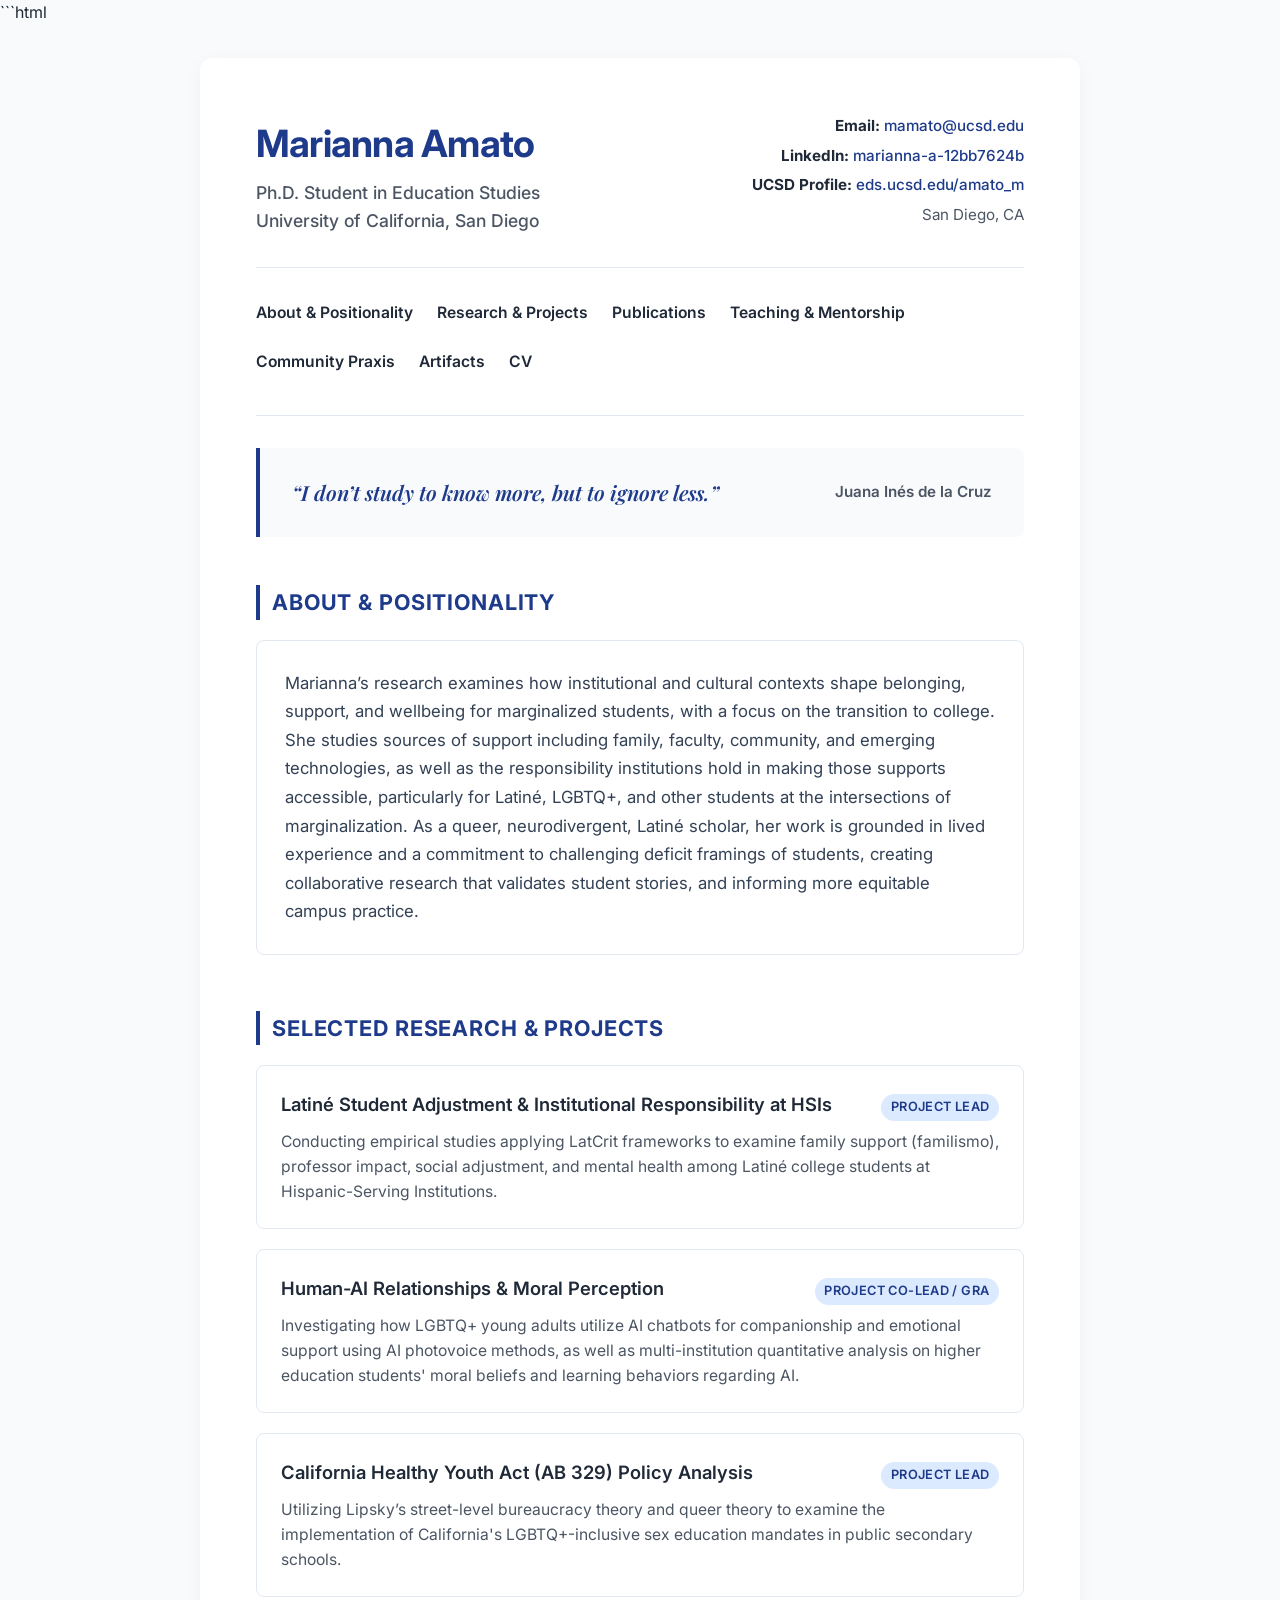
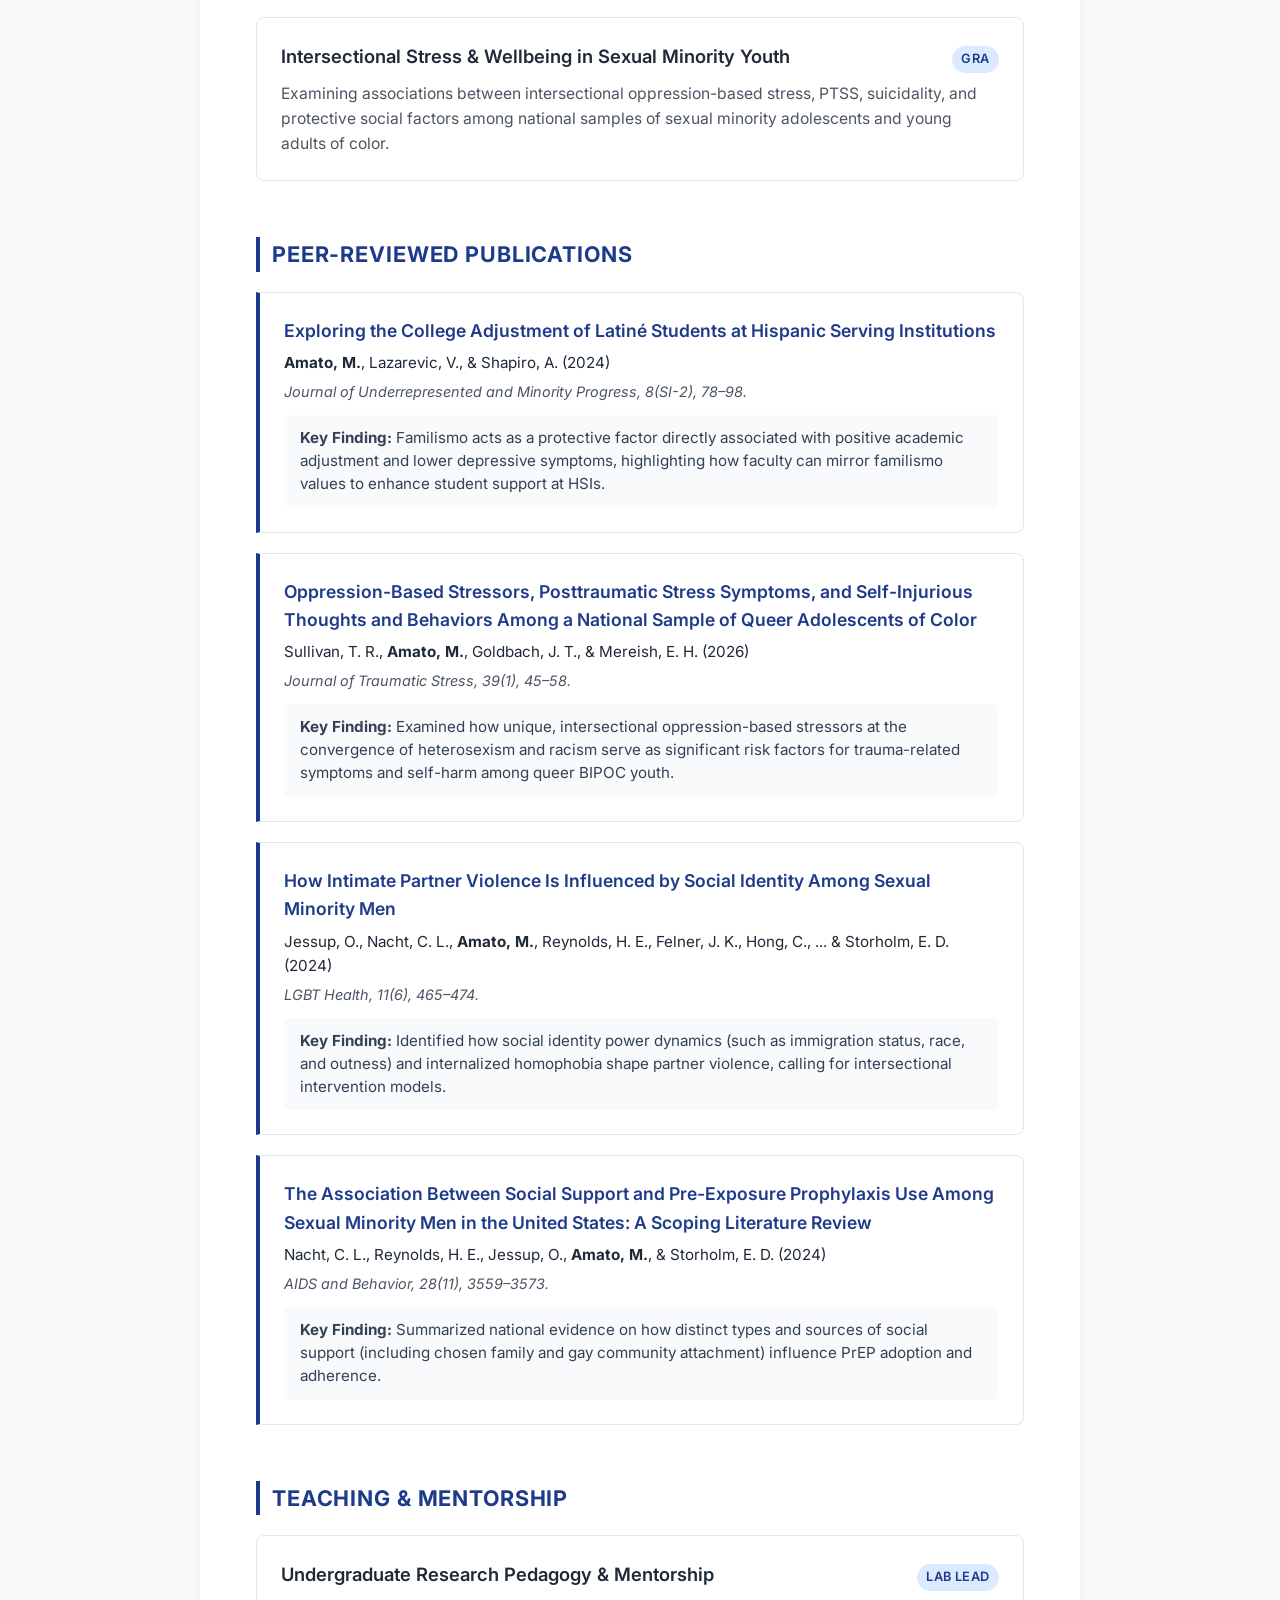
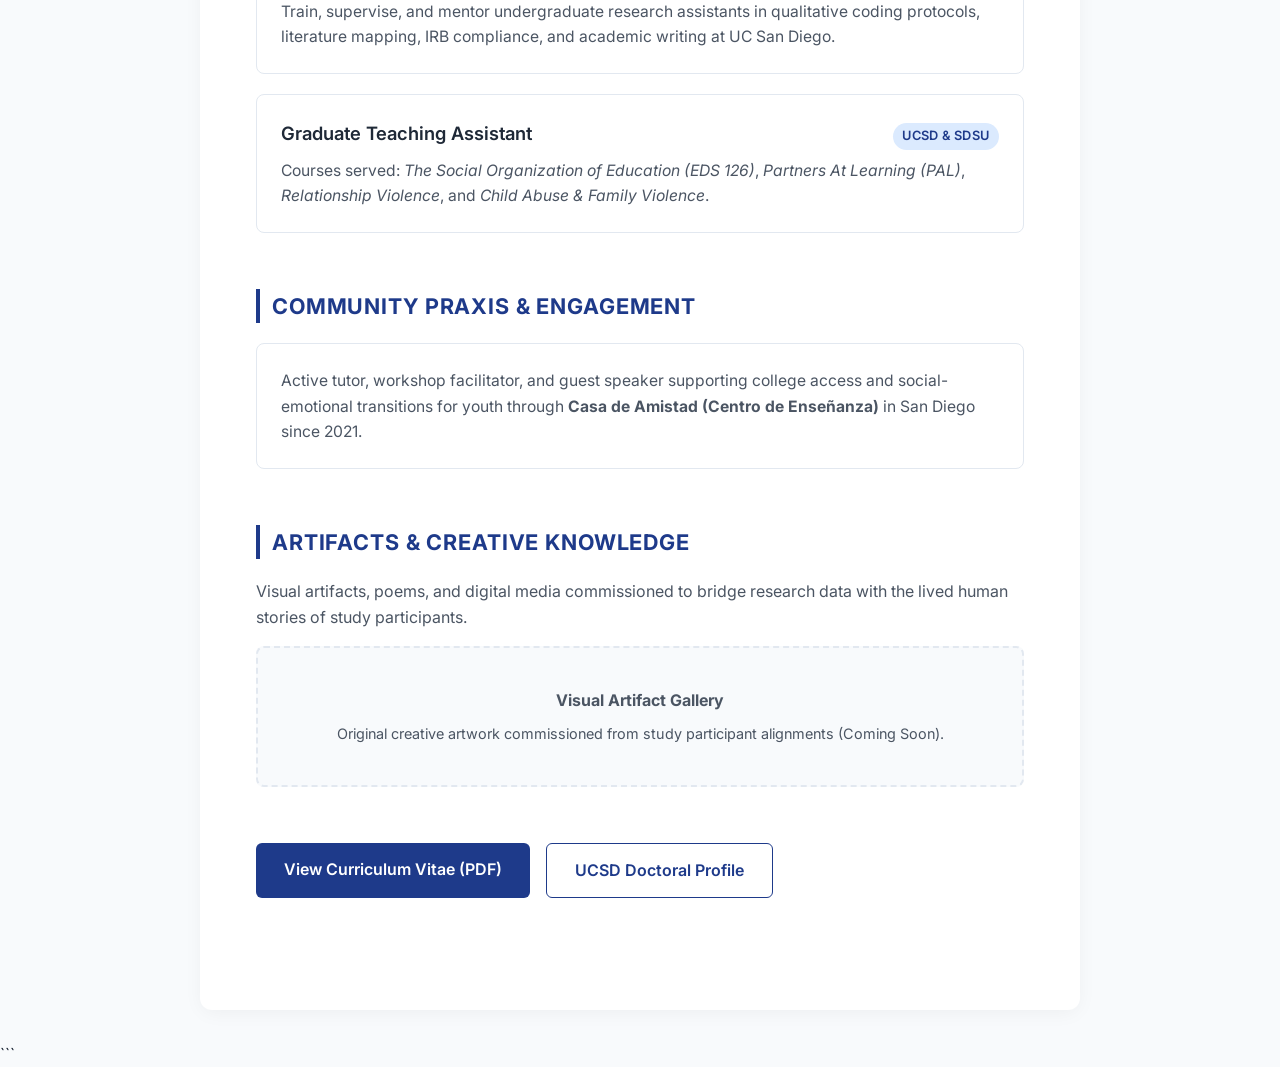
==== commit d77fe288: "Update index.html" ====
--- a/index.html
+++ b/index.html
@@ -1,4 +1,4 @@
-Here is a complete, self-contained HTML file using the **single-column centered card layout** from the original code styling (clean white container, top header, elegant typography, and modern cards for projects and publications). It combines the aesthetic structure you prefer with all your actual CV data and research details.
+
 
 ```html
 <!DOCTYPE html>
@@ -8,7 +8,7 @@
     <meta name="viewport" content="width=device-width, initial-scale=1.0">
     <title>Marianna Amato | Ph.D. Student, Education | UCSD</title>
     <!-- Google Fonts -->
-    <link href="https://fonts.googleapis.com/css2?family=Inter:wght@300;400;500;600;700&display=swap" rel="stylesheet">
+    <link href="https://fonts.googleapis.com/css2?family=Inter:ital,wght@0,300;0,400;0,500;0,600;0,700;1,400&family=Playfair+Display:ital,wght@1,400;1,600&display=swap" rel="stylesheet">
     <style>
         :root {
             --primary: #1e3a8a; /* Deep academic navy */
@@ -35,7 +35,7 @@
         }
 
         .container {
-            max-width: 860px;
+            max-width: 880px;
             margin: 2rem auto;
             padding: 3.5rem;
             background: #ffffff;
@@ -45,9 +45,7 @@
 
         /* HEADER & CONTACT */
         header {
-            border-bottom: 2px solid var(--border);
             padding-bottom: 2rem;
-            margin-bottom: 2.5rem;
             display: flex;
             justify-content: space-between;
             align-items: flex-start;
@@ -56,7 +54,7 @@
         }
 
         .profile-titles h1 {
-            font-size: 2.25rem;
+            font-size: 2.35rem;
             font-weight: 700;
             color: var(--primary);
             letter-spacing: -0.02em;
@@ -73,7 +71,7 @@
             display: flex;
             flex-direction: column;
             align-items: flex-end;
-            gap: 0.4rem;
+            gap: 0.35rem;
             font-size: 0.95rem;
         }
 
@@ -87,11 +85,16 @@
             text-decoration: underline;
         }
 
+        .divider {
+            border: 0;
+            height: 1px;
+            background: var(--border);
+            margin-bottom: 2rem;
+        }
+
         /* NAVIGATION BAR */
         nav {
-            margin-bottom: 3rem;
-            padding-bottom: 1rem;
-            border-bottom: 1px solid var(--border);
+            margin-bottom: 2.5rem;
         }
 
         nav ul {
@@ -103,46 +106,74 @@
 
         nav a {
             text-decoration: none;
+            color: var(--text-dark);
+            font-weight: 600;
+            font-size: 0.98rem;
+            transition: color 0.2s ease;
+        }
+
+        nav a:hover {
+            color: var(--primary);
+        }
+
+        /* QUOTE CARD */
+        .quote-card {
+            background-color: var(--bg-light);
+            border-left: 4px solid var(--primary);
+            padding: 1.75rem 2rem;
+            border-radius: 0 8px 8px 0;
+            margin-bottom: 3rem;
+            display: flex;
+            justify-content: space-between;
+            align-items: center;
+            flex-wrap: wrap;
+            gap: 1rem;
+        }
+
+        .quote-text {
+            font-family: 'Playfair Display', serif;
+            font-style: italic;
+            font-size: 1.3rem;
+            color: var(--primary);
+            font-weight: 600;
+        }
+
+        .quote-author {
+            font-size: 0.95rem;
             color: var(--text-muted);
             font-weight: 600;
-            font-size: 0.95rem;
-            transition: color 0.2s ease;
-        }
-
-        nav a:hover {
-            color: var(--primary);
         }
 
         /* SECTIONS */
         section {
-            margin-bottom: 3rem;
+            margin-bottom: 3.5rem;
         }
 
         h2.section-title {
-            font-size: 1.4rem;
+            font-size: 1.35rem;
             font-weight: 700;
             color: var(--primary);
             margin-bottom: 1.25rem;
             text-transform: uppercase;
-            letter-spacing: 0.05em;
+            letter-spacing: 0.04em;
             border-left: 4px solid var(--primary);
             padding-left: 0.75rem;
         }
 
-        /* ABOUT / BIO */
+        /* BIO / POSITIONALITY CARD */
         .bio-card {
-            background-color: var(--bg-light);
+            background-color: #ffffff;
             padding: 1.75rem;
             border-radius: 8px;
             border: 1px solid var(--border);
-            margin-bottom: 1rem;
+            margin-bottom: 1.25rem;
         }
 
         .bio-card p {
-            margin-bottom: 1rem;
             font-size: 1.05rem;
             color: #334155;
             line-height: 1.7;
+            margin-bottom: 1rem;
         }
 
         .bio-card p:last-child {
@@ -200,28 +231,64 @@
             line-height: 1.6;
         }
 
-        /* LIST STYLES (PUBLICATIONS) */
+        /* PUBLICATIONS LIST */
         .pub-list {
             list-style: none;
             display: flex;
             flex-direction: column;
+            gap: 1.25rem;
+        }
+
+        .pub-card {
+            border: 1px solid var(--border);
+            border-left: 4px solid var(--primary);
+            border-radius: 0 8px 8px 0;
+            padding: 1.5rem;
+            background: #ffffff;
+        }
+
+        .pub-title {
+            font-size: 1.1rem;
+            font-weight: 600;
+            color: var(--primary);
+            text-decoration: none;
+            display: inline-block;
+            margin-bottom: 0.4rem;
+        }
+
+        .pub-title:hover {
+            text-decoration: underline;
+        }
+
+        .pub-authors {
+            font-size: 0.95rem;
+            color: var(--text-dark);
+            margin-bottom: 0.3rem;
+        }
+
+        .pub-journal {
+            font-size: 0.9rem;
+            color: var(--text-muted);
+            font-style: italic;
+            margin-bottom: 0.75rem;
+        }
+
+        .pub-summary {
+            font-size: 0.95rem;
+            color: #334155;
+            background: var(--bg-light);
+            padding: 0.75rem 1rem;
+            border-radius: 6px;
+            line-height: 1.5;
+        }
+
+        /* BUTTONS */
+        .btn-group {
+            display: flex;
             gap: 1rem;
-        }
-
-        .pub-list li {
-            padding: 1.25rem;
-            border-left: 3px solid var(--primary);
-            background: var(--bg-light);
-            border-radius: 0 8px 8px 0;
-            font-size: 0.98rem;
-            color: var(--text-dark);
-        }
-
-        .pub-list strong {
-            color: var(--primary);
-        }
-
-        /* BUTTONS */
+            flex-wrap: wrap;
+        }
+
         .cv-button {
             display: inline-block;
             background-color: var(--primary);
@@ -236,6 +303,33 @@
 
         .cv-button:hover {
             background-color: var(--primary-hover);
+        }
+
+        .secondary-button {
+            display: inline-block;
+            background-color: transparent;
+            color: var(--primary);
+            border: 1.5px solid var(--primary);
+            padding: 0.85rem 1.75rem;
+            border-radius: 6px;
+            text-decoration: none;
+            font-weight: 600;
+            font-size: 1rem;
+            transition: all 0.2s ease;
+        }
+
+        .secondary-button:hover {
+            background-color: var(--accent-bg);
+        }
+
+        /* ARTIFACTS GALLERY PLACEHOLDER */
+        .artifact-box {
+            border: 2px dashed var(--border);
+            border-radius: 8px;
+            padding: 2.5rem;
+            text-align: center;
+            color: var(--text-muted);
+            background: var(--bg-light);
         }
 
         @media (max-width: 640px) {
@@ -266,31 +360,40 @@
             <div class="contact-info">
                 <span><strong>Email:</strong> <a href="mailto:mamato@ucsd.edu">mamato@ucsd.edu</a></span>
                 <span><strong>LinkedIn:</strong> <a href="https://www.linkedin.com/in/marianna-a-12bb7624b/" target="_blank" rel="noopener">marianna-a-12bb7624b</a></span>
+                <span><strong>UCSD Profile:</strong> <a href="https://eds.ucsd.edu/graduate/doctoral/phd/phd-students/phd9-profiles/amato_m.html" target="_blank" rel="noopener">eds.ucsd.edu/amato_m</a></span>
                 <span style="color: var(--text-muted);">San Diego, CA</span>
             </div>
         </header>
+
+        <hr class="divider">
 
         <!-- Top Navigation -->
         <nav>
             <ul>
-                <li><a href="#about">About</a></li>
+                <li><a href="#about">About & Positionality</a></li>
                 <li><a href="#research">Research & Projects</a></li>
                 <li><a href="#publications">Publications</a></li>
                 <li><a href="#teaching">Teaching & Mentorship</a></li>
                 <li><a href="#community">Community Praxis</a></li>
+                <li><a href="#artifacts">Artifacts</a></li>
                 <li><a href="#cv">CV</a></li>
             </ul>
         </nav>
 
-        <!-- About Section -->
+        <hr class="divider">
+
+        <!-- Quote Card -->
+        <div class="quote-card">
+            <span class="quote-text">“I don’t study to know more, but to ignore less.”</span>
+            <span class="quote-author">Juana Inés de la Cruz</span>
+        </div>
+
+        <!-- About & Positionality Section -->
         <section id="about">
-            <h2 class="section-title">About & Research Statement</h2>
+            <h2 class="section-title">About & Positionality</h2>
             <div class="bio-card">
                 <p>
-                    Marianna’s research examines how institutional and cultural contexts shape belonging, support, and wellbeing for marginalized students, with a focus on the transition to college. She studies the sources of support including family, faculty, community, and emerging technologies, and the responsibility institutions hold in making those supports accessible, particularly for Latiné, LGBTQ+, and other students at the intersections of marginalization.
-                </p>
-                <p>
-                    Her community-engaged inquiry seeks to understand both broad patterns in student experience and how institutional policies play out in practice. Her work is grounded in intersectionality and critical frameworks, including LatCrit and queer theory, to challenge deficit framings of students and inform more equitable campus practice. She also mentors undergraduate researchers and prospective graduate applicants and has supported college access programming in San Diego since 2021.
+                    Marianna’s research examines how institutional and cultural contexts shape belonging, support, and wellbeing for marginalized students, with a focus on the transition to college. She studies sources of support including family, faculty, community, and emerging technologies, as well as the responsibility institutions hold in making those supports accessible, particularly for Latiné, LGBTQ+, and other students at the intersections of marginalization. As a queer, neurodivergent, Latiné scholar, her work is grounded in lived experience and a commitment to challenging deficit framings of students, creating collaborative research that validates student stories, and informing more equitable campus practice.
                 </p>
             </div>
         </section>
@@ -320,7 +423,7 @@
                         <span class="item-title">California Healthy Youth Act (AB 329) Policy Analysis</span>
                         <span class="item-badge">Project Lead</span>
                     </div>
-                    <p class="item-desc">Utilizing Lipsky’s street-level bureaucracy theory and queer theory to examine the uneven implementation of California's LGBTQ+-inclusive sex education mandates in public secondary schools.</p>
+                    <p class="item-desc">Utilizing Lipsky’s street-level bureaucracy theory and queer theory to examine the implementation of California's LGBTQ+-inclusive sex education mandates in public secondary schools.</p>
                 </div>
 
                 <div class="item-card">
@@ -337,17 +440,48 @@
         <section id="publications">
             <h2 class="section-title">Peer-Reviewed Publications</h2>
             <ul class="pub-list">
-                <li>
-                    <strong>Amato, M.</strong>, Lazarevic, V., & Shapiro, A. (2024). Exploring the college adjustment of Latiné students at Hispanic-Serving Institutions. <em>Journal of Underrepresented and Minority Progress</em>, 8(1), 1–22.[cite: 3]
+                <li class="pub-card">
+                    <a href="https://ojed.org/index.php/jump/article/view/6311" target="_blank" rel="noopener" class="pub-title">
+                        Exploring the College Adjustment of Latiné Students at Hispanic Serving Institutions
+                    </a>
+                    <div class="pub-authors"><strong>Amato, M.</strong>, Lazarevic, V., & Shapiro, A. (2024)</div>
+                    <div class="pub-journal">Journal of Underrepresented and Minority Progress, 8(SI-2), 78–98.</div>
+                    <div class="pub-summary">
+                        <strong>Key Finding:</strong> Familismo acts as a protective factor directly associated with positive academic adjustment and lower depressive symptoms, highlighting how faculty can mirror familismo values to enhance student support at HSIs.
+                    </div>
                 </li>
-                <li>
-                    Sullivan, T., <strong>Amato, M.</strong>, Goldbach, J., & Mereish, E. (2026). Oppression-based stress, PTSD symptoms, and suicidality associations among a national sample of sexual minority adolescents of color. <em>Journal of Traumatic Stress</em>, 39(1), 45–58.[cite: 3]
+
+                <li class="pub-card">
+                    <a href="https://doi.org/10.1002/jts.70069" target="_blank" rel="noopener" class="pub-title">
+                        Oppression-Based Stressors, Posttraumatic Stress Symptoms, and Self-Injurious Thoughts and Behaviors Among a National Sample of Queer Adolescents of Color
+                    </a>
+                    <div class="pub-authors">Sullivan, T. R., <strong>Amato, M.</strong>, Goldbach, J. T., & Mereish, E. H. (2026)</div>
+                    <div class="pub-journal">Journal of Traumatic Stress, 39(1), 45–58.</div>
+                    <div class="pub-summary">
+                        <strong>Key Finding:</strong> Examined how unique, intersectional oppression-based stressors at the convergence of heterosexism and racism serve as significant risk factors for trauma-related symptoms and self-harm among queer BIPOC youth.
+                    </div>
                 </li>
-                <li>
-                    Jessup, O., Nacht, C., <strong>Amato, M.</strong>, Hong, C., & Storholm, E. (2024). How the intersection of identity factors impacts gay/bisexual men's experience of intimate partner violence. <em>Journal of LGBT Health</em>, 11(2), 115–124.[cite: 3]
+
+                <li class="pub-card">
+                    <a href="https://doi.org/10.1089/lgbt.2023.0129" target="_blank" rel="noopener" class="pub-title">
+                        How Intimate Partner Violence Is Influenced by Social Identity Among Sexual Minority Men
+                    </a>
+                    <div class="pub-authors">Jessup, O., Nacht, C. L., <strong>Amato, M.</strong>, Reynolds, H. E., Felner, J. K., Hong, C., ... & Storholm, E. D. (2024)</div>
+                    <div class="pub-journal">LGBT Health, 11(6), 465–474.</div>
+                    <div class="pub-summary">
+                        <strong>Key Finding:</strong> Identified how social identity power dynamics (such as immigration status, race, and outness) and internalized homophobia shape partner violence, calling for intersectional intervention models.
+                    </div>
                 </li>
-                <li>
-                    Nacht, C., Reynolds, H., Jessup, O., <strong>Amato, M.</strong>, & Storholm, E. (2024). The association between social support and PrEP use/adherence among sexual minority men in the United States: A scoping literature review. <em>Journal of LGBT Health</em>, 11(3), 180–192.[cite: 3]
+
+                <li class="pub-card">
+                    <a href="https://doi.org/10.1007/s10461-024-04446-4" target="_blank" rel="noopener" class="pub-title">
+                        The Association Between Social Support and Pre-Exposure Prophylaxis Use Among Sexual Minority Men in the United States: A Scoping Literature Review
+                    </a>
+                    <div class="pub-authors">Nacht, C. L., Reynolds, H. E., Jessup, O., <strong>Amato, M.</strong>, & Storholm, E. D. (2024)</div>
+                    <div class="pub-journal">AIDS and Behavior, 28(11), 3559–3573.</div>
+                    <div class="pub-summary">
+                        <strong>Key Finding:</strong> Summarized national evidence on how distinct types and sources of social support (including chosen family and gay community attachment) influence PrEP adoption and adherence.
+                    </div>
                 </li>
             </ul>
         </section>
@@ -383,9 +517,24 @@
             </div>
         </section>
 
-        <!-- CV Download -->
+        <!-- Artifacts Section -->
+        <section id="artifacts">
+            <h2 class="section-title">Artifacts & Creative Knowledge</h2>
+            <p style="color: var(--text-muted); margin-bottom: 1rem;">
+                Visual artifacts, poems, and digital media commissioned to bridge research data with the lived human stories of study participants.
+            </p>
+            <div class="artifact-box">
+                <p><strong>Visual Artifact Gallery</strong></p>
+                <p style="font-size: 0.9rem; margin-top: 0.5rem;">Original creative artwork commissioned from study participant alignments (Coming Soon).</p>
+            </div>
+        </section>
+
+        <!-- CV & External Links -->
         <section id="cv">
-            <a href="Marianna_Amato_CV.pdf" target="_blank" class="cv-button">View Full Curriculum Vitae (PDF)</a>
+            <div class="btn-group">
+                <a href="Marianna_Amato_CV.pdf" target="_blank" class="cv-button">View Curriculum Vitae (PDF)</a>
+                <a href="https://eds.ucsd.edu/graduate/doctoral/phd/phd-students/phd9-profiles/amato_m.html" target="_blank" rel="noopener" class="secondary-button">UCSD Doctoral Profile</a>
+            </div>
         </section>
     </div>
 </body>
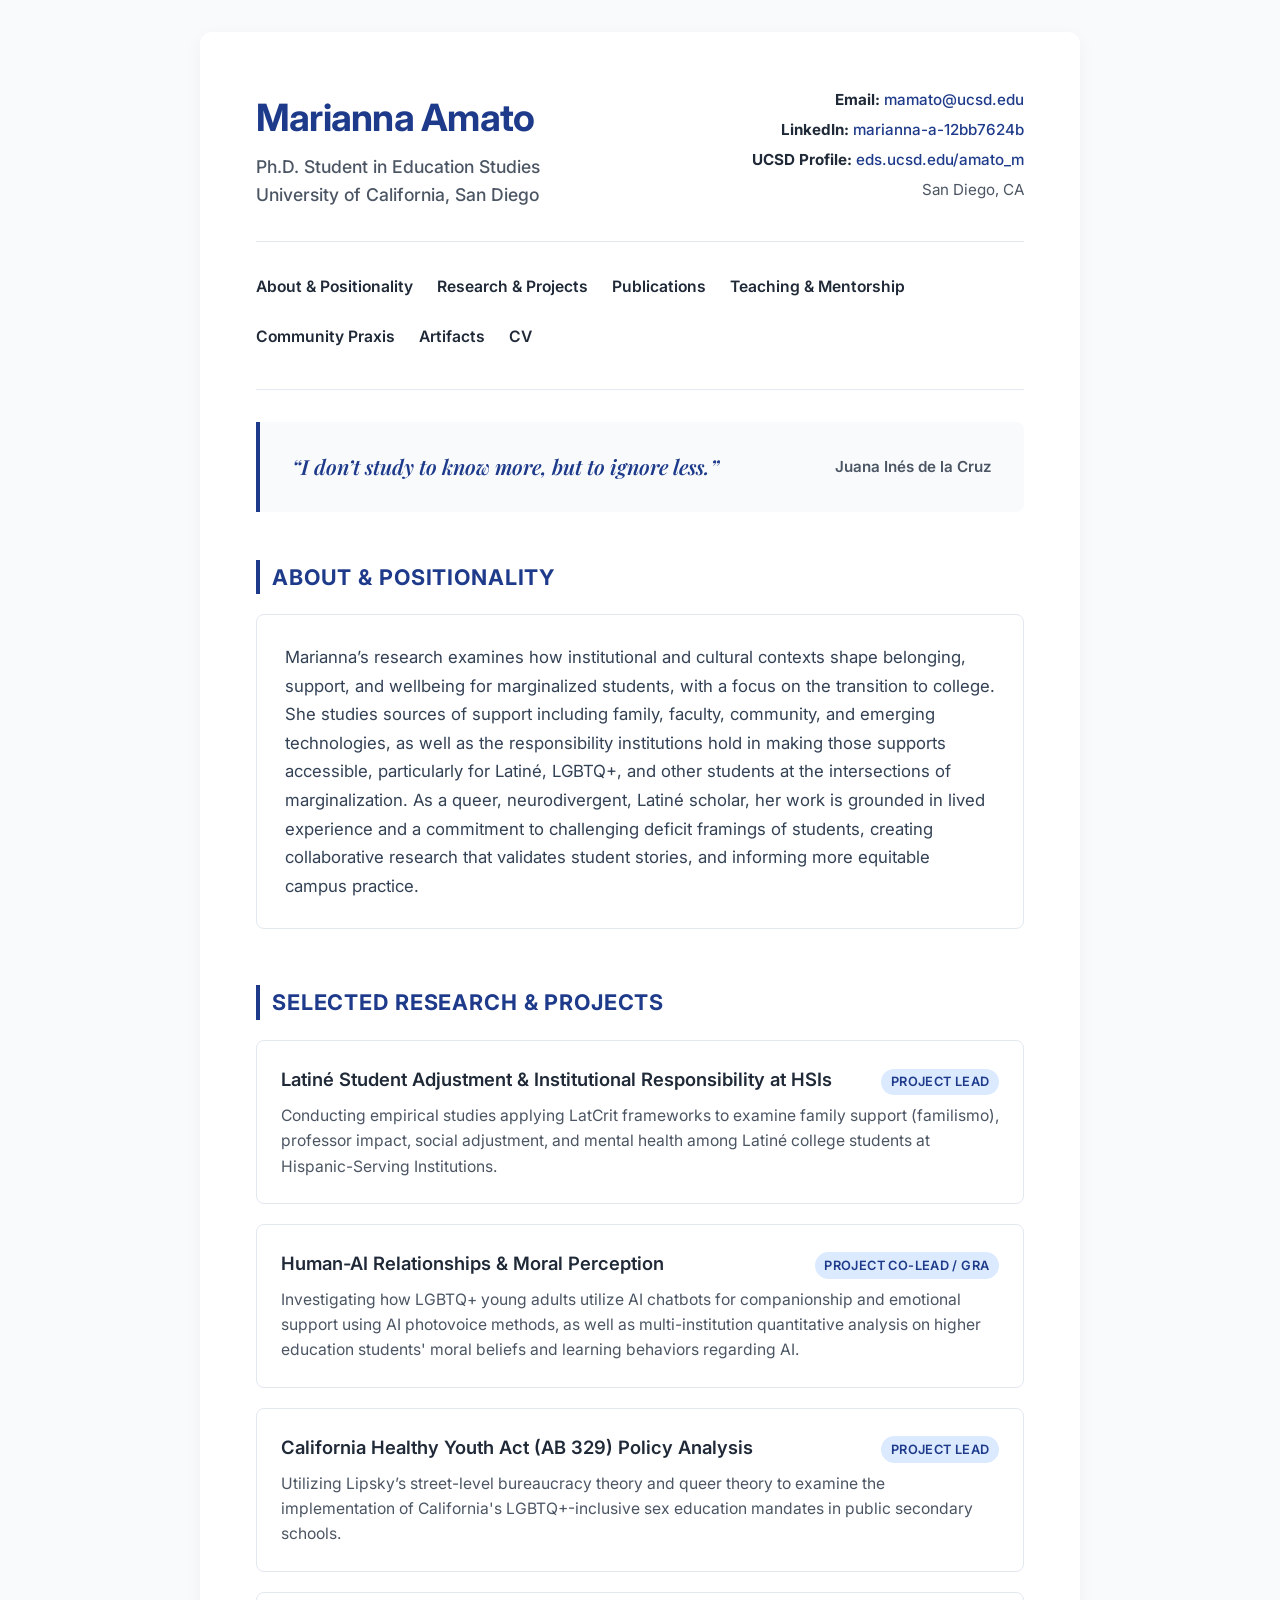
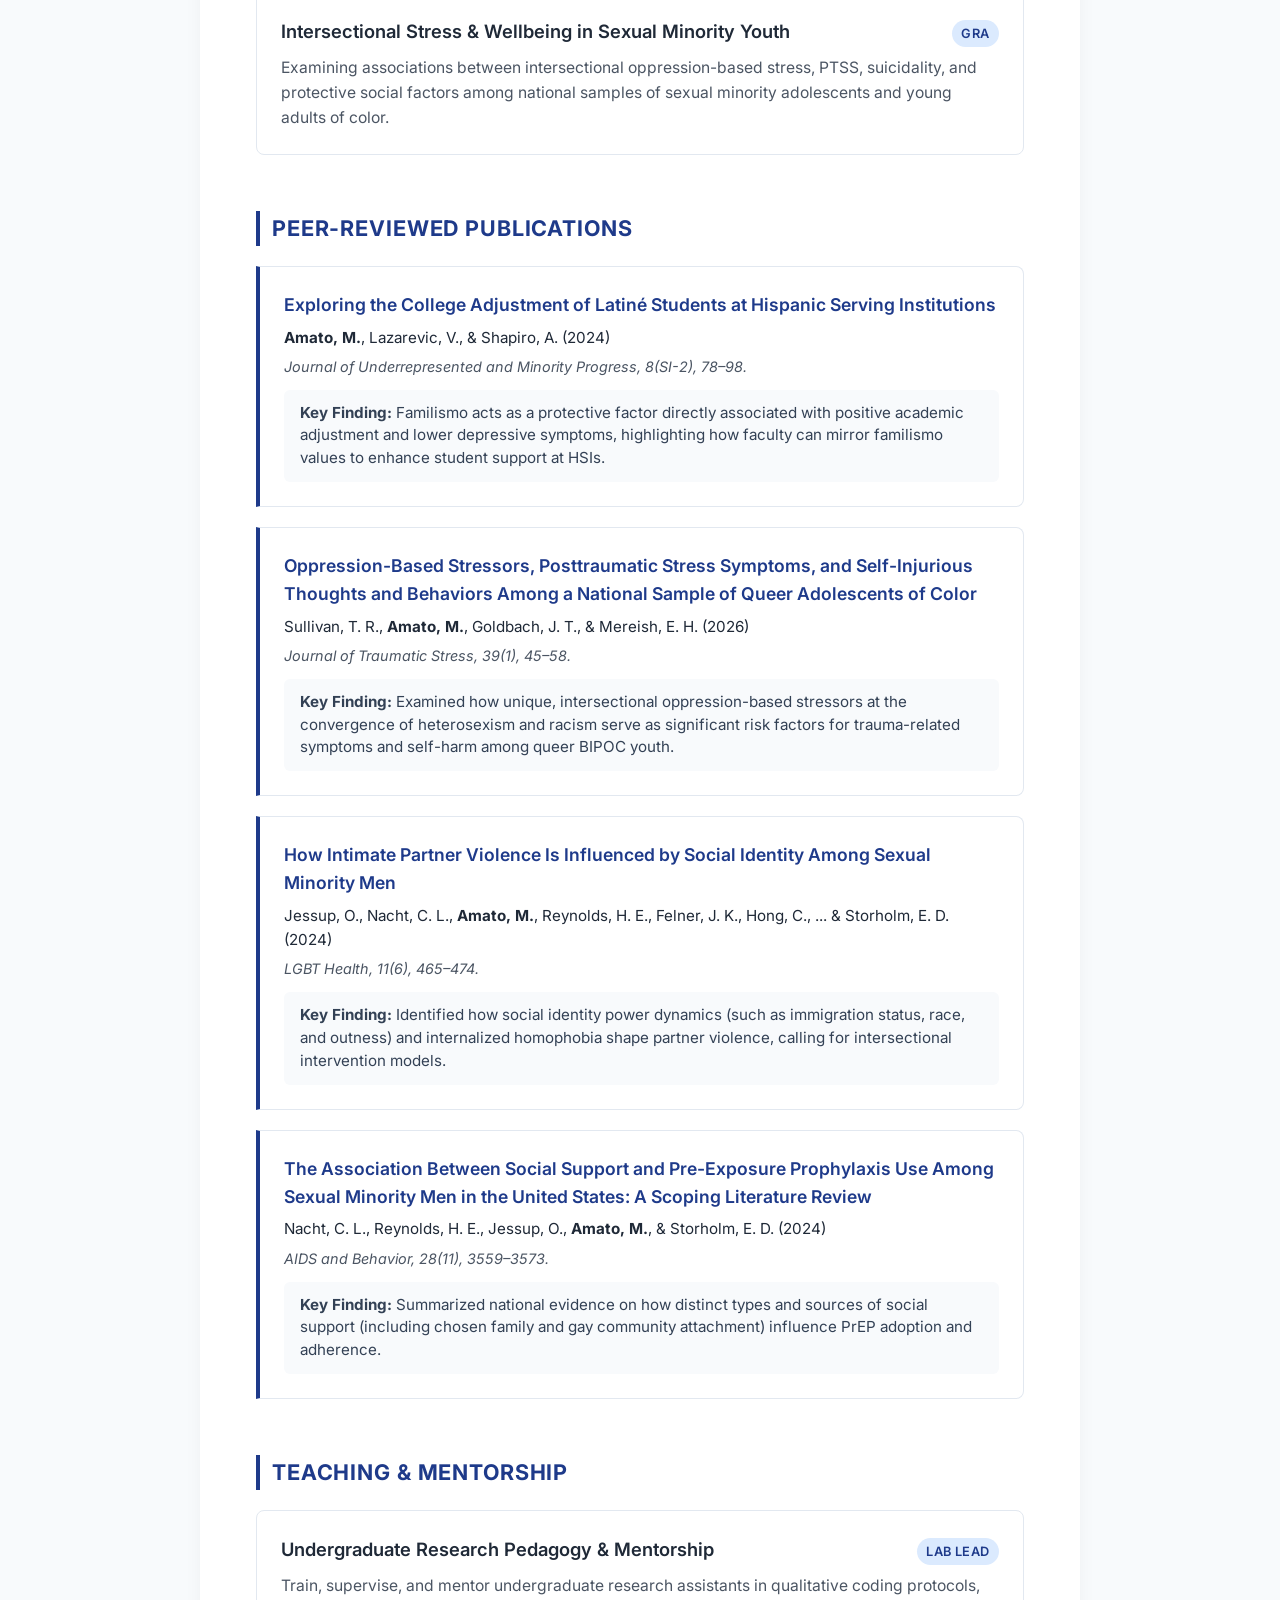
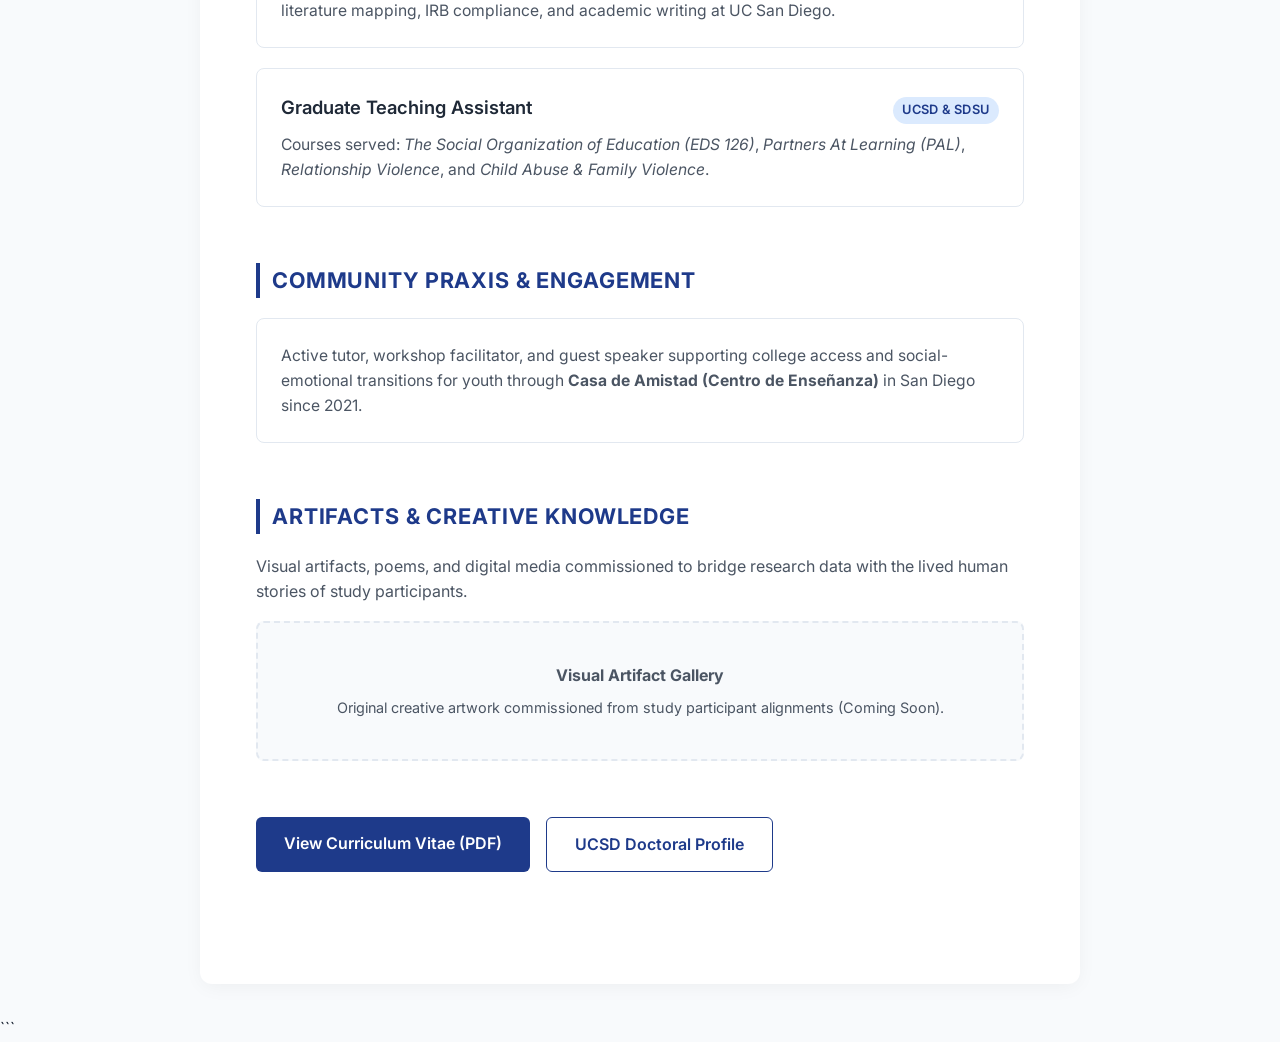
==== commit 76b88340: "Update index.html" ====
--- a/index.html
+++ b/index.html
@@ -1,6 +1,4 @@
 
-
-```html
 <!DOCTYPE html>
 <html lang="en">
 <head>
